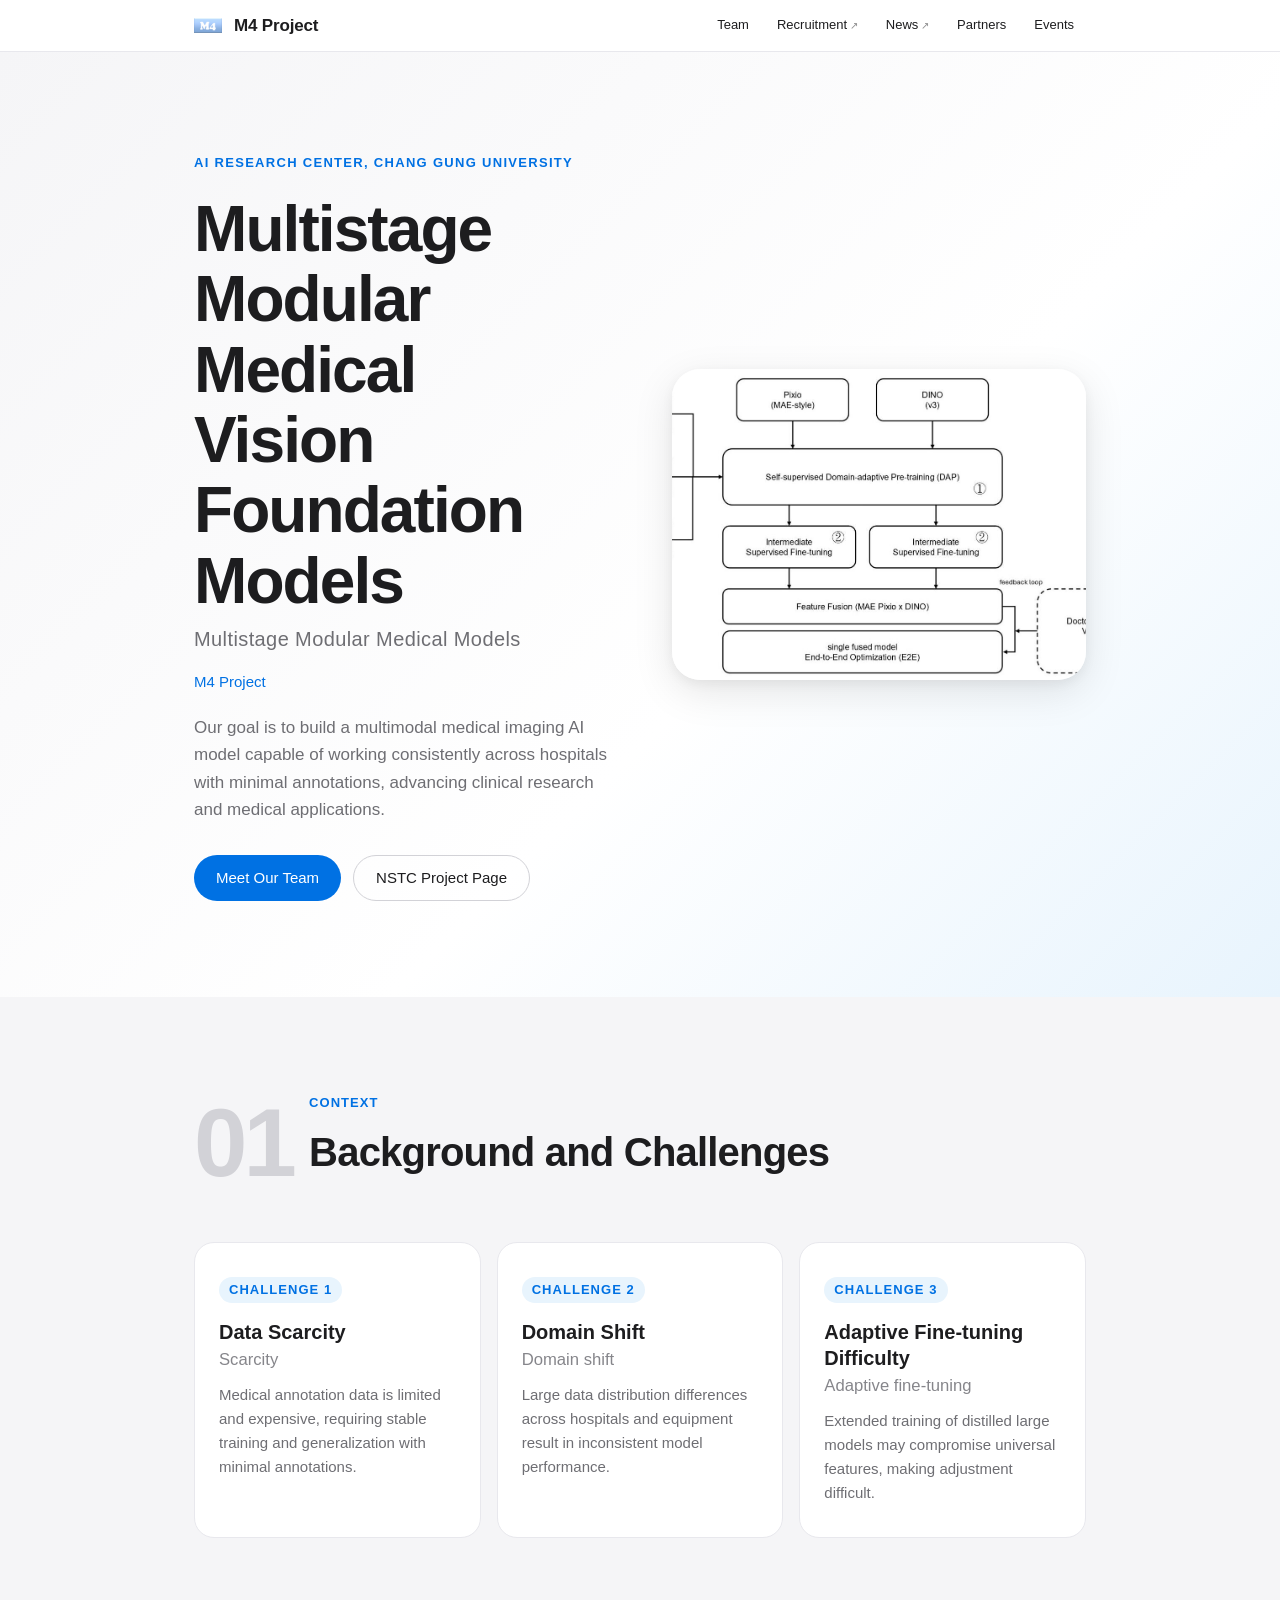
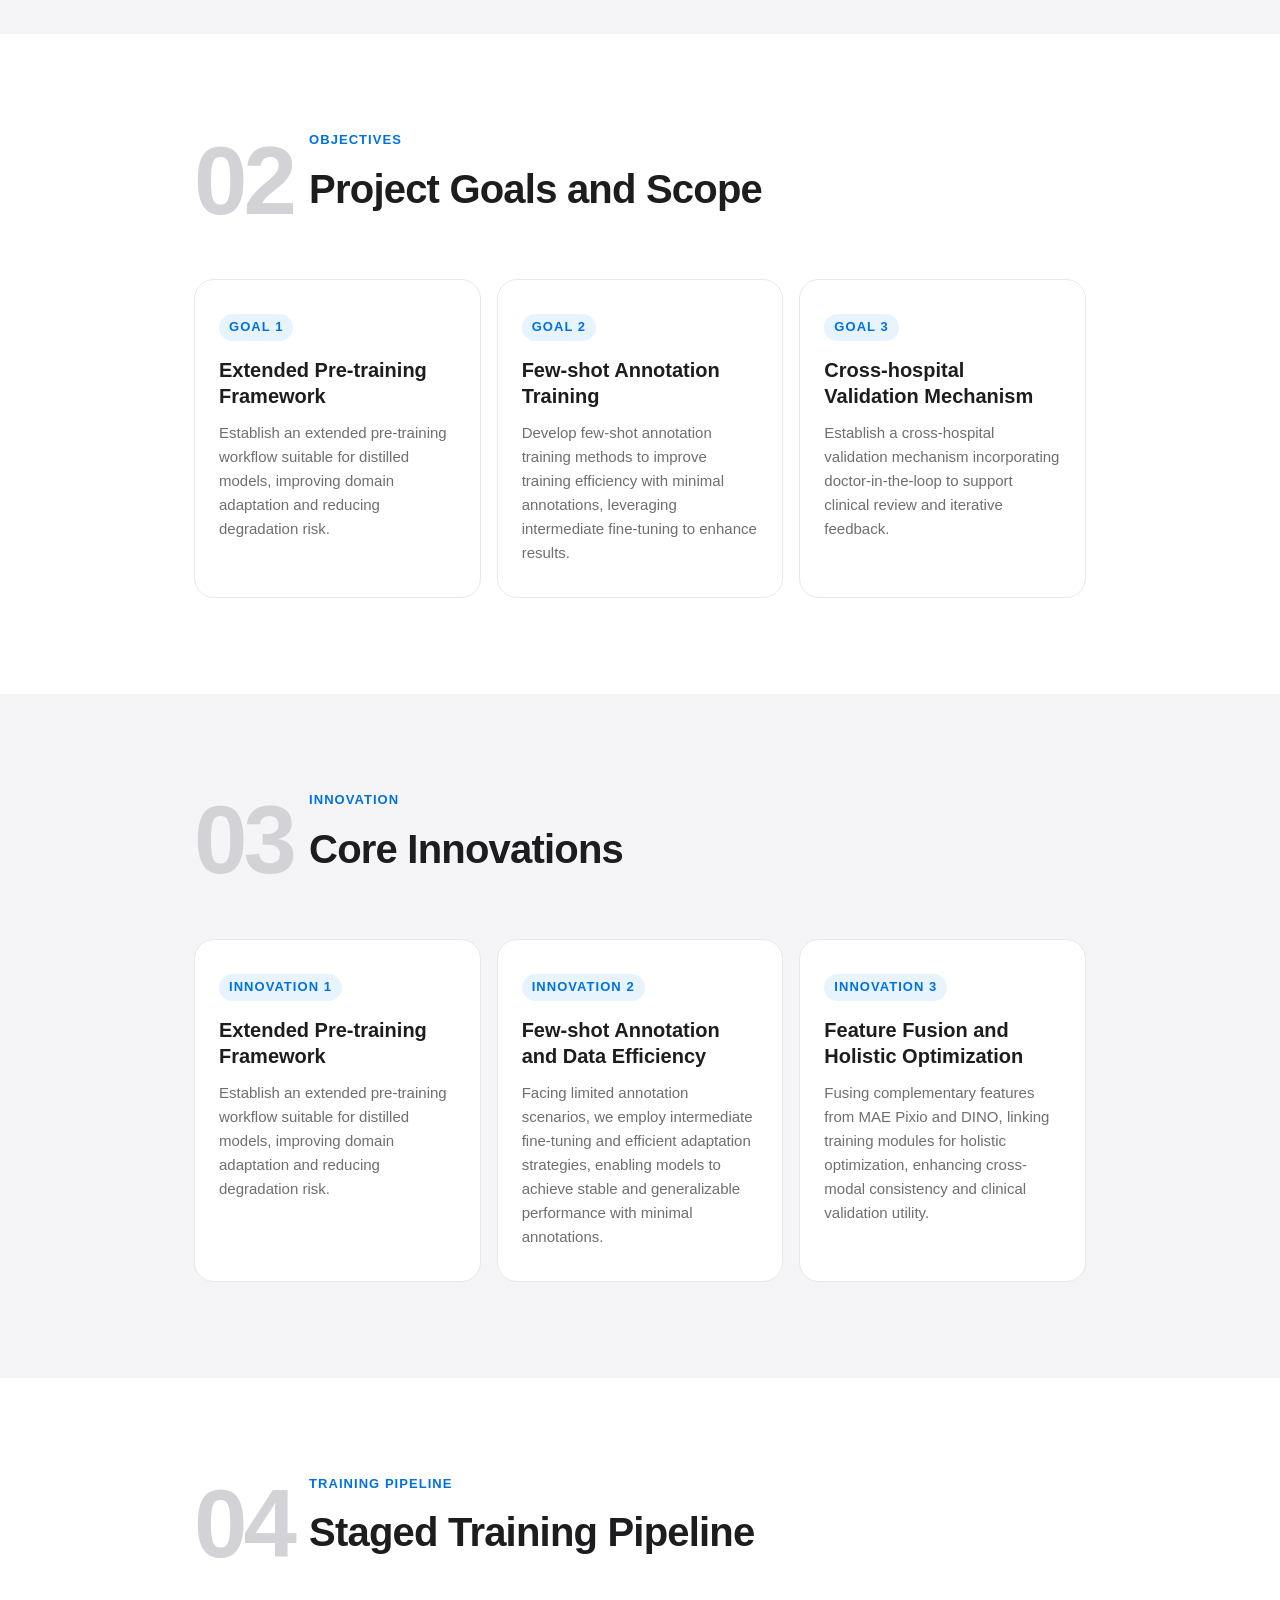
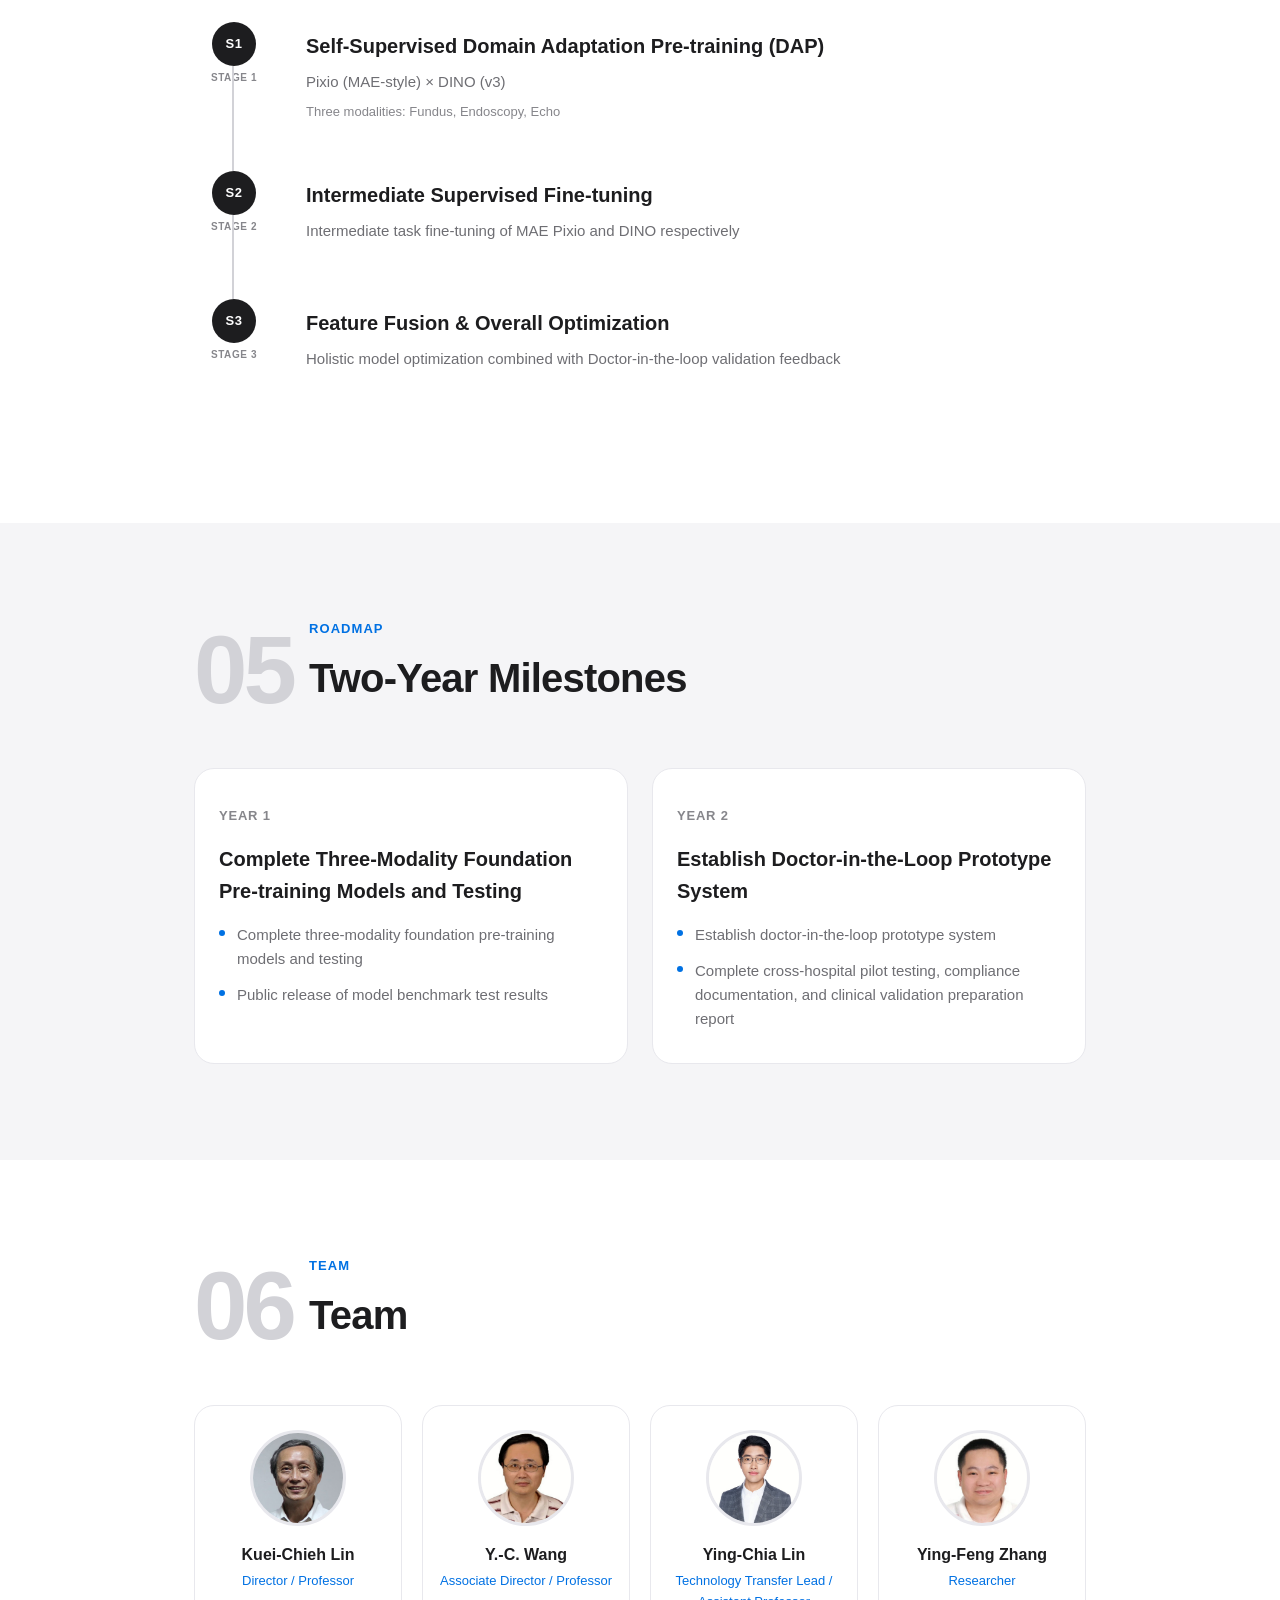
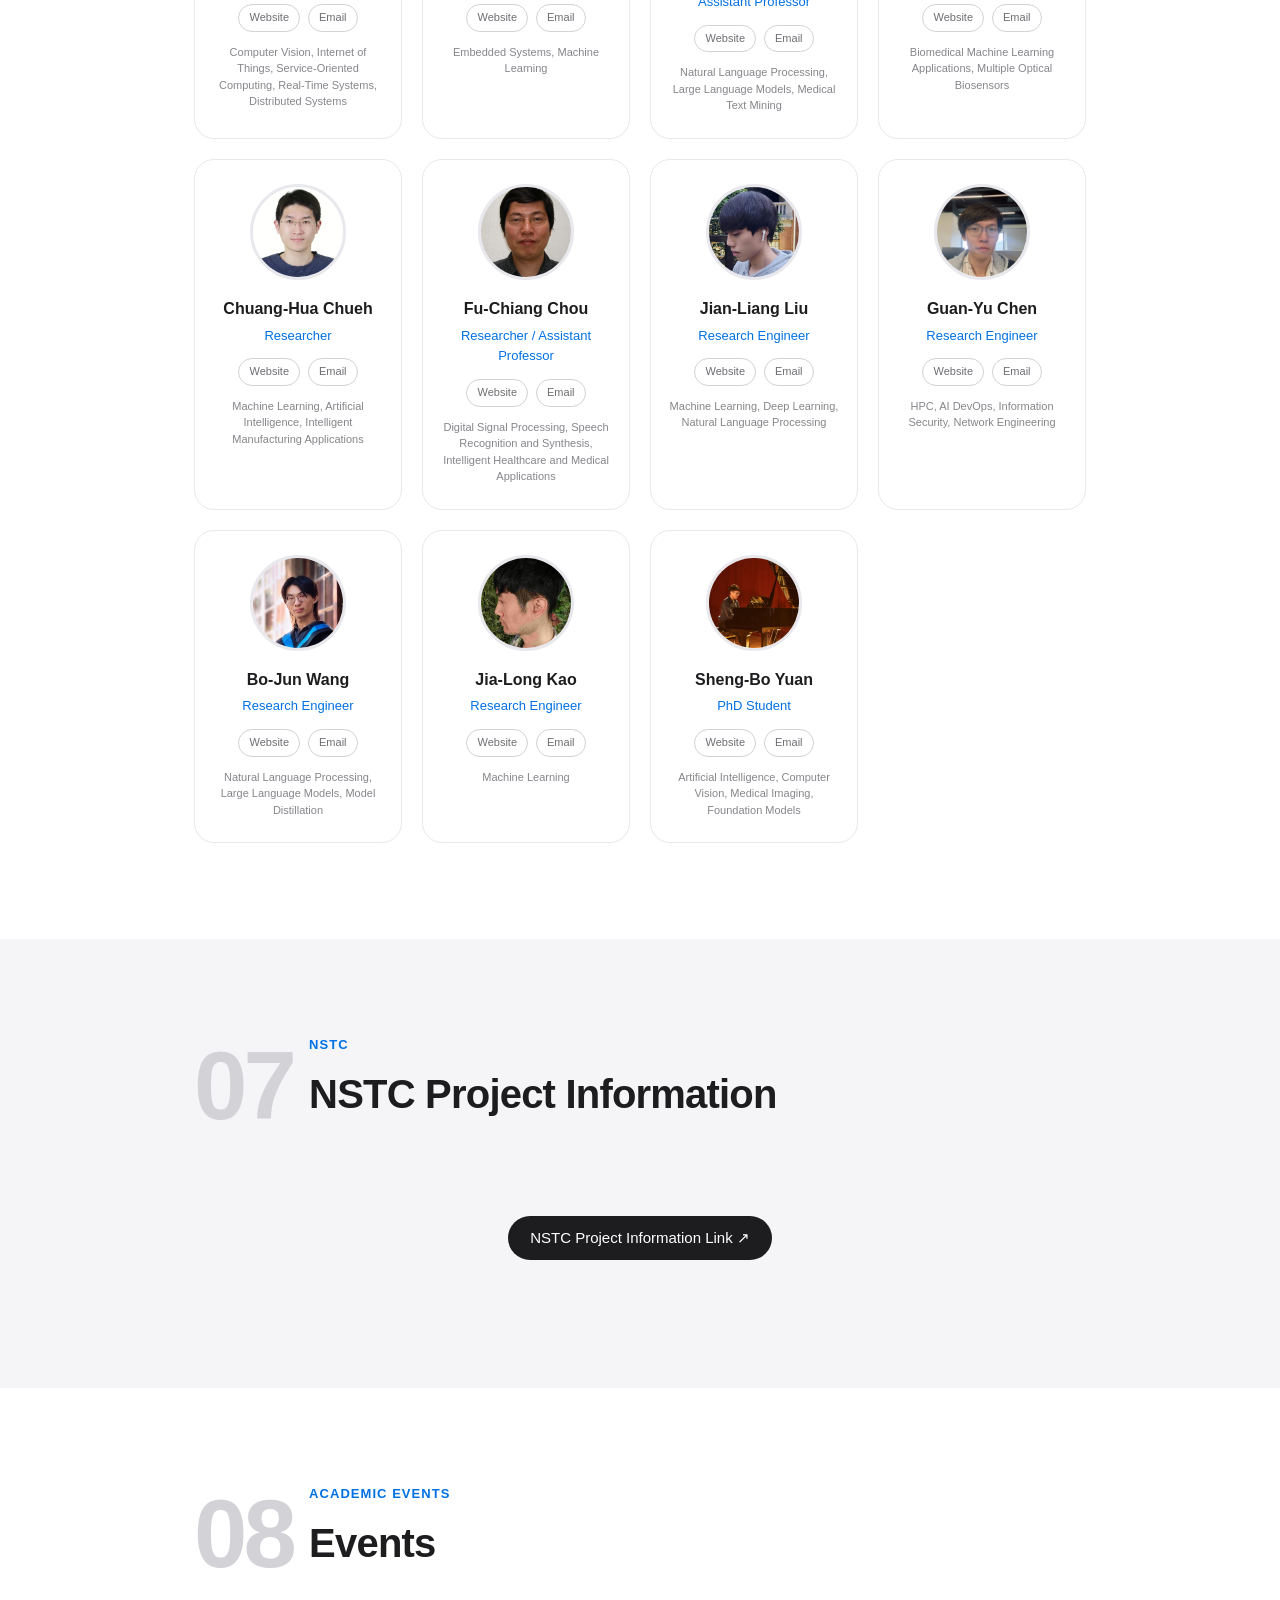
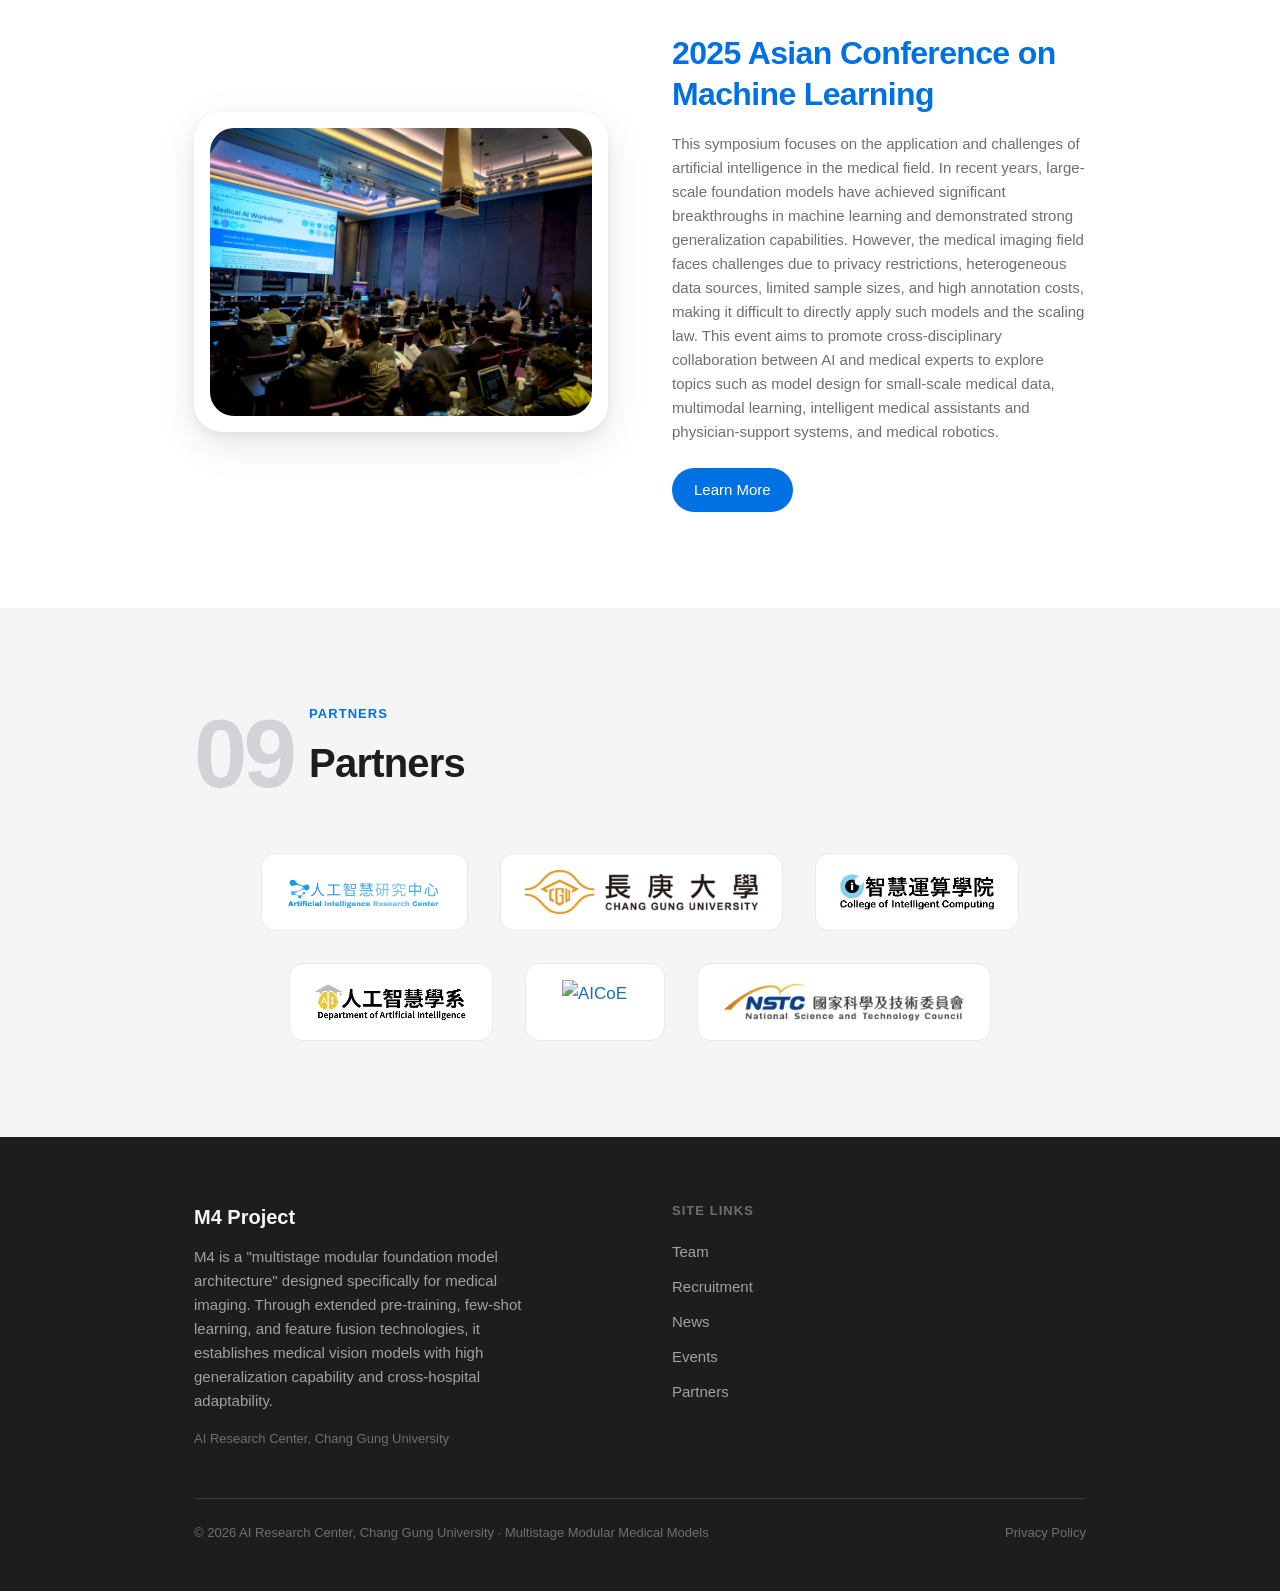
==== index-en.html @ 7a018b9c "Add English version of website (index-en.html)" ====
<!doctype html>
<html lang="en">
  <head>
    <meta charset="utf-8" />
    <meta name="viewport" content="width=device-width, initial-scale=1" />
    <title>M4 Project — Multistage Modular Medical Models</title>
    <meta
      name="description"
      content="Multistage Modular Medical Models (M4), Artificial Intelligence Research Center, Chang Gung University."
    />

    <!-- Favicon -->
    <link rel="icon" sizes="32x32" href="images/cropped-logo-32x32.png" />
    <link rel="apple-touch-icon" href="images/cropped-logo-180x180.png" />

    <!-- Theme stylesheet -->
    <link rel="stylesheet" href="css/theme.css" />
  </head>
  <body>
    <a class="skip-link" href="#main-content">Skip to main content</a>

    <!-- ── Navigation ── -->
    <header class="site-nav" role="banner">
      <div class="site-nav__inner">
        <a class="site-nav__brand" href="index-en.html" aria-label="M4 Project Homepage">
          <img
            class="site-nav__logo"
            src="images/截圖-2026-03-12-22.49.05.png"
            alt=""
            width="28"
            height="28"
          />
          <span class="site-nav__site-name">M4 Project</span>
        </a>

        <button
          class="site-nav__toggle"
          aria-expanded="false"
          aria-controls="site-nav-menu"
          aria-label="Open menu"
        >
          <svg
            width="22"
            height="22"
            viewBox="0 0 24 24"
            fill="none"
            stroke="currentColor"
            stroke-width="2"
            stroke-linecap="round"
          >
            <path d="M3 7h18M3 12h18M3 17h18" />
          </svg>
        </button>

        <div class="site-nav__menu" id="site-nav-menu">
          <ul class="site-nav__links" role="list">
            <li>
              <a class="site-nav__link" href="#team-introduction">Team</a>
            </li>
            <li>
              <a
                class="site-nav__link site-nav__link--external"
                href="https://www.cgu.edu.tw/aic/Subject?nodeId=12884"
                target="_blank"
                rel="noopener"
                >Recruitment</a
              >
            </li>
            <li>
              <a
                class="site-nav__link site-nav__link--external"
                href="https://www.cgu.edu.tw/aic/Subject?nodeId=7143"
                target="_blank"
                rel="noopener"
                >News</a
              >
            </li>
            <li>
              <a class="site-nav__link" href="#related-organizations"
                >Partners</a
              >
            </li>
            <li>
              <a class="site-nav__link" href="#academic-conference">Events</a>
            </li>
          </ul>
          <!-- <div class="site-nav__lang">
          <a class="site-nav__lang-btn site-nav__lang-btn--active" href="index.html">
            <img src="images/tw.png" alt="" width="16" height="12" />
            繁體中文
          </a>
          <a class="site-nav__lang-btn" href="https://m4.alfredchen.tw/en/" target="_blank" rel="noopener">
            <img src="images/us.png" alt="" width="16" height="12" />
            English
          </a>
        </div> -->
        </div>
      </div>
    </header>

    <main id="main-content">
      <!-- ── Hero ── -->
      <section class="hero" aria-label="Homepage Hero">
        <div class="hero__bg" aria-hidden="true"></div>
        <div class="container hero__inner">
          <div class="hero__content">
            <span class="hero__eyebrow">AI Research Center, Chang Gung University</span>
            <h1 class="hero__title">
              Multistage Modular<br />Medical Vision<br />Foundation Models
              <span class="hero__title-en"
                >Multistage Modular Medical Models</span
              >
            </h1>
            <p class="hero__subtitle">M4 Project</p>
            <p class="hero__description">
              Our goal is to build a multimodal medical imaging AI model capable of working consistently across hospitals with minimal annotations, advancing clinical research and medical applications.
            </p>
            <div class="hero__cta">
              <a class="btn btn--primary" href="#team-introduction"
                >Meet Our Team</a
              >
              <a
                class="btn btn--outline"
                href="https://www.twaicoe.org/medical-model-beyond-scaling-a-modular-foundation-model-approach-for-medical-visual-understanding/"
                target="_blank"
                rel="noopener"
                >NSTC Project Page</a
              >
            </div>
          </div>
          <figure class="hero__image">
            <img
              src="images/E3-scaled-e1773392782258.jpg"
              alt="M4 Project Team"
            />
          </figure>
        </div>
      </section>

      <!-- ── 01 Background and Challenges ── -->
      <section
        class="section section--alt"
        id="background"
        aria-labelledby="section-01-title"
      >
        <div class="container">
          <div class="section__header">
            <div class="section-label">
              <span class="section-label__num" aria-hidden="true">01</span>
              <div class="section-label__text">
                <p class="section__eyebrow">Context</p>
                <h2 class="section__title" id="section-01-title">Background and Challenges</h2>
              </div>
            </div>
          </div>
          <div class="card-grid">
            <article class="feat-card">
              <span class="feat-card__number">Challenge 1</span>
              <h3 class="feat-card__title">
                Data Scarcity<br /><small
                  style="font-weight: 400; color: var(--color-text-tertiary)"
                  >Scarcity</small
                >
              </h3>
              <p class="feat-card__body">
                Medical annotation data is limited and expensive, requiring stable training and generalization with minimal annotations.
              </p>
            </article>
            <article class="feat-card">
              <span class="feat-card__number">Challenge 2</span>
              <h3 class="feat-card__title">
                Domain Shift<br /><small
                  style="font-weight: 400; color: var(--color-text-tertiary)"
                  >Domain shift</small
                >
              </h3>
              <p class="feat-card__body">
                Large data distribution differences across hospitals and equipment result in inconsistent model performance.
              </p>
            </article>
            <article class="feat-card">
              <span class="feat-card__number">Challenge 3</span>
              <h3 class="feat-card__title">
                Adaptive Fine-tuning Difficulty<br /><small
                  style="font-weight: 400; color: var(--color-text-tertiary)"
                  >Adaptive fine-tuning</small
                >
              </h3>
              <p class="feat-card__body">
                Extended training of distilled large models may compromise universal features, making adjustment difficult.
              </p>
            </article>
          </div>
        </div>
      </section>

      <!-- ── 02 Project Goals ── -->
      <section
        class="section"
        id="objectives"
        aria-labelledby="section-02-title"
      >
        <div class="container">
          <div class="section__header">
            <div class="section-label">
              <span class="section-label__num" aria-hidden="true">02</span>
              <div class="section-label__text">
                <p class="section__eyebrow">Objectives</p>
                <h2 class="section__title" id="section-02-title">
                  Project Goals and Scope
                </h2>
              </div>
            </div>
          </div>
          <div class="card-grid">
            <article class="feat-card">
              <span class="feat-card__number">Goal 1</span>
              <h3 class="feat-card__title">Extended Pre-training Framework</h3>
              <p class="feat-card__body">
                Establish an extended pre-training workflow suitable for distilled models, improving domain adaptation and reducing degradation risk.
              </p>
            </article>
            <article class="feat-card">
              <span class="feat-card__number">Goal 2</span>
              <h3 class="feat-card__title">Few-shot Annotation Training</h3>
              <p class="feat-card__body">
                Develop few-shot annotation training methods to improve training efficiency with minimal annotations, leveraging intermediate fine-tuning to enhance results.
              </p>
            </article>
            <article class="feat-card">
              <span class="feat-card__number">Goal 3</span>
              <h3 class="feat-card__title">Cross-hospital Validation Mechanism</h3>
              <p class="feat-card__body">
                Establish a cross-hospital validation mechanism incorporating doctor-in-the-loop to support clinical review and iterative feedback.
              </p>
            </article>
          </div>
        </div>
      </section>

      <!-- ── 03 Core Innovation ── -->
      <section
        class="section section--alt"
        id="innovations"
        aria-labelledby="section-03-title"
      >
        <div class="container">
          <div class="section__header">
            <div class="section-label">
              <span class="section-label__num" aria-hidden="true">03</span>
              <div class="section-label__text">
                <p class="section__eyebrow">Innovation</p>
                <h2 class="section__title" id="section-03-title">Core Innovations</h2>
              </div>
            </div>
          </div>
          <div class="card-grid">
            <article class="feat-card">
              <span class="feat-card__number">Innovation 1</span>
              <h3 class="feat-card__title">Extended Pre-training Framework</h3>
              <p class="feat-card__body">
                Establish an extended pre-training workflow suitable for distilled models, improving domain adaptation and reducing degradation risk.
              </p>
            </article>
            <article class="feat-card">
              <span class="feat-card__number">Innovation 2</span>
              <h3 class="feat-card__title">Few-shot Annotation and Data Efficiency</h3>
              <p class="feat-card__body">
                Facing limited annotation scenarios, we employ intermediate fine-tuning and efficient adaptation strategies, enabling models to achieve stable and generalizable performance with minimal annotations.
              </p>
            </article>
            <article class="feat-card">
              <span class="feat-card__number">Innovation 3</span>
              <h3 class="feat-card__title">Feature Fusion and Holistic Optimization</h3>
              <p class="feat-card__body">
                Fusing complementary features from MAE Pixio and DINO, linking training modules for holistic optimization, enhancing cross-modal consistency and clinical validation utility.
              </p>
            </article>
          </div>
        </div>
      </section>

      <!-- ── 04 Staged Training Pipeline ── -->
      <section class="section" id="pipeline" aria-labelledby="section-04-title">
        <div class="container">
          <div class="section__header">
            <div class="section-label">
              <span class="section-label__num" aria-hidden="true">04</span>
              <div class="section-label__text">
                <p class="section__eyebrow">Training Pipeline</p>
                <h2 class="section__title" id="section-04-title">
                  Staged Training Pipeline
                </h2>
              </div>
            </div>
          </div>
          <div class="pipeline">
            <div class="pipeline__item">
              <div class="pipeline__badge">
                <span class="pipeline__step-num">S1</span>
                <span class="pipeline__label">Stage 1</span>
              </div>
              <div class="pipeline__content">
                <h3 class="pipeline__title">Self-Supervised Domain Adaptation Pre-training (DAP)</h3>
                <p class="pipeline__detail">Pixio (MAE-style) × DINO (v3)</p>
                <p class="pipeline__meta">Three modalities: Fundus, Endoscopy, Echo</p>
              </div>
            </div>
            <div class="pipeline__item">
              <div class="pipeline__badge">
                <span class="pipeline__step-num">S2</span>
                <span class="pipeline__label">Stage 2</span>
              </div>
              <div class="pipeline__content">
                <h3 class="pipeline__title">
                  Intermediate Supervised Fine-tuning
                </h3>
                <p class="pipeline__detail">
                  Intermediate task fine-tuning of MAE Pixio and DINO respectively
                </p>
              </div>
            </div>
            <div class="pipeline__item">
              <div class="pipeline__badge">
                <span class="pipeline__step-num">S3</span>
                <span class="pipeline__label">Stage 3</span>
              </div>
              <div class="pipeline__content">
                <h3 class="pipeline__title">
                  Feature Fusion &amp; Overall Optimization
                </h3>
                <p class="pipeline__detail">
                  Holistic model optimization combined with Doctor-in-the-loop validation feedback
                </p>
              </div>
            </div>
          </div>
        </div>
      </section>

      <!-- ── 05 Two-year Milestones ── -->
      <section
        class="section section--alt"
        id="milestones-section"
        aria-labelledby="section-05-title"
      >
        <div class="container">
          <div class="section__header">
            <div class="section-label">
              <span class="section-label__num" aria-hidden="true">05</span>
              <div class="section-label__text">
                <p class="section__eyebrow">Roadmap</p>
                <h2 class="section__title" id="section-05-title">
                  Two-Year Milestones
                </h2>
              </div>
            </div>
          </div>
          <div class="milestones">
            <div class="milestone">
              <span class="milestone__year">Year 1</span>
              <h3 class="milestone__title">Complete Three-Modality Foundation Pre-training Models and Testing</h3>
              <ul class="milestone__items">
                <li>Complete three-modality foundation pre-training models and testing</li>
                <li>Public release of model benchmark test results</li>
              </ul>
            </div>
            <div class="milestone">
              <span class="milestone__year">Year 2</span>
              <h3 class="milestone__title">Establish Doctor-in-the-Loop Prototype System</h3>
              <ul class="milestone__items">
                <li>Establish doctor-in-the-loop prototype system</li>
                <li>
                  Complete cross-hospital pilot testing, compliance documentation, and clinical validation preparation report
                </li>
              </ul>
            </div>
          </div>
        </div>
      </section>

      <!-- ── 06 Team Introduction ── -->
      <section
        class="section"
        id="team-introduction"
        aria-labelledby="section-06-title"
      >
        <div class="container">
          <div class="section__header">
            <div class="section-label">
              <span class="section-label__num" aria-hidden="true">06</span>
              <div class="section-label__text">
                <p class="section__eyebrow">Team</p>
                <h2 class="section__title" id="section-06-title">Team</h2>
              </div>
            </div>
          </div>
          <div class="team-grid">
            <article class="member-card">
              <div class="member-card__photo">
                <img
                  src="images/8145feb1-9708-4ad5-87f3-121fce575968-edited-1-591x600.jpg"
                  alt="Prof. Kuei-Chieh Lin"
                  width="96"
                  height="96"
                />
              </div>
              <h3 class="member-card__name">Kuei-Chieh Lin</h3>
              <p class="member-card__role">Director / Professor</p>
              <div class="member-card__links">
                <a
                  class="member-card__link"
                  href="https://faculty.sites.uci.edu/klin/"
                  target="_blank"
                  rel="noopener"
                  >Website</a
                >
                <a class="member-card__link" href="mailto:klin@cgu.edu.tw"
                  >Email</a
                >
              </div>
              <p class="member-card__specialties">
                Computer Vision, Internet of Things, Service-Oriented Computing, Real-Time Systems, Distributed Systems
              </p>
            </article>

            <article class="member-card">
              <div class="member-card__photo">
                <img
                  src="images/be84da31-3fab-41fd-8dde-f7ce2281baea-edited-596x600.jpg"
                  alt="Prof. Y.-C. Wang"
                  width="96"
                  height="96"
                />
              </div>
              <h3 class="member-card__name">Y.-C. Wang</h3>
              <p class="member-card__role">Associate Director / Professor</p>
              <div class="member-card__links">
                <a
                  class="member-card__link"
                  href="https://www.cgu.edu.tw/ai/FullTimeProfessorManagement/Detail/d333ffe8-af47-4b45-a85a-c0e6c5568bb9"
                  target="_blank"
                  rel="noopener"
                  >Website</a
                >
                <a class="member-card__link" href="mailto:wycc@cgu.edu.tw"
                  >Email</a
                >
              </div>
              <p class="member-card__specialties">Embedded Systems, Machine Learning</p>
            </article>

            <article class="member-card">
              <div class="member-card__photo">
                <img
                  src="images/61e68821-8cb5-4e25-8ddf-5277ef7bdc0d-edited-1-593x600.jpg"
                  alt="Asst. Prof. Ying-Chia Lin"
                  width="96"
                  height="96"
                />
              </div>
              <h3 class="member-card__name">Ying-Chia Lin</h3>
              <p class="member-card__role">Technology Transfer Lead / Assistant Professor</p>
              <div class="member-card__links">
                <a
                  class="member-card__link"
                  href="https://yingjialin.org/about/"
                  target="_blank"
                  rel="noopener"
                  >Website</a
                >
                <a class="member-card__link" href="mailto:yjlin@cgu.edu.tw"
                  >Email</a
                >
              </div>
              <p class="member-card__specialties">
                Natural Language Processing, Large Language Models, Medical Text Mining
              </p>
            </article>

            <article class="member-card">
              <div class="member-card__photo">
                <img
                  src="images/73c68562-c8c8-46f1-aa8c-1861c3284c4e-edited-593x600.jpg"
                  alt="Researcher Ying-Feng Zhang"
                  width="96"
                  height="96"
                />
              </div>
              <h3 class="member-card__name">Ying-Feng Zhang</h3>
              <p class="member-card__role">Researcher</p>
              <div class="member-card__links">
                <a
                  class="member-card__link"
                  href="https://www.cgu.edu.tw/aic/ContentSection?nodeId=13252"
                  target="_blank"
                  rel="noopener"
                  >Website</a
                >
                <a
                  class="member-card__link"
                  href="mailto:yfchang@mail.cgu.edu.tw"
                  >Email</a
                >
              </div>
              <p class="member-card__specialties">
                Biomedical Machine Learning Applications, Multiple Optical Biosensors
              </p>
            </article>

            <article class="member-card">
              <div class="member-card__photo">
                <img
                  src="images/e7cb84a3-ef7b-44e3-8228-aa56aeb4a3d0-edited-595x600.jpg"
                  alt="Researcher Chuang-Hua Chueh"
                  width="96"
                  height="96"
                />
              </div>
              <h3 class="member-card__name">Chuang-Hua Chueh</h3>
              <p class="member-card__role">Researcher</p>
              <div class="member-card__links">
                <a
                  class="member-card__link"
                  href="https://pure.lib.cgu.edu.tw/zh/persons/chuang-hua-chueh/"
                  target="_blank"
                  rel="noopener"
                  >Website</a
                >
                <a class="member-card__link" href="mailto:chchueh@cgu.edu.tw"
                  >Email</a
                >
              </div>
              <p class="member-card__specialties">
                Machine Learning, Artificial Intelligence, Intelligent Manufacturing Applications
              </p>
            </article>

            <article class="member-card">
              <div class="member-card__photo">
                <img
                  src="images/8311835c-bbb5-4063-a563-0d819028b270-edited-600x595.jpg"
                  alt="Asst. Prof. Fu-Chiang Chou"
                  width="96"
                  height="96"
                />
              </div>
              <h3 class="member-card__name">Fu-Chiang Chou</h3>
              <p class="member-card__role">Researcher / Assistant Professor</p>
              <div class="member-card__links">
                <a
                  class="member-card__link"
                  href="https://www.cgu.edu.tw/ai/FullTimeProfessorManagement/Detail/e3cfc1b6-9017-42ef-8f43-b96c3e9e0db4"
                  target="_blank"
                  rel="noopener"
                  >Website</a
                >
                <a class="member-card__link" href="mailto:fcc@cgu.edu.tw"
                  >Email</a
                >
              </div>
              <p class="member-card__specialties">
                Digital Signal Processing, Speech Recognition and Synthesis, Intelligent Healthcare and Medical Applications
              </p>
            </article>

            <article class="member-card">
              <div class="member-card__photo">
                <img
                  src="images/73595bcc-d071-40c9-ad40-d05525def06b-edited-600x600.jpg"
                  alt="Research Engineer Jian-Liang Liu"
                  width="96"
                  height="96"
                />
              </div>
              <h3 class="member-card__name">Jian-Liang Liu</h3>
              <p class="member-card__role">Research Engineer</p>
              <div class="member-card__links">
                <a
                  class="member-card__link"
                  href="https://nail1021734.github.io"
                  target="_blank"
                  rel="noopener"
                  >Website</a
                >
                <a class="member-card__link" href="mailto:liucl@cgu.edu.tw"
                  >Email</a
                >
              </div>
              <p class="member-card__specialties">
                Machine Learning, Deep Learning, Natural Language Processing
              </p>
            </article>

            <article class="member-card">
              <div class="member-card__photo">
                <img
                  src="images/6846e7ce-2af5-483e-a012-dae6585ef5ab.png"
                  alt="Research Engineer Guan-Yu Chen"
                  width="96"
                  height="96"
                />
              </div>
              <h3 class="member-card__name">Guan-Yu Chen</h3>
              <p class="member-card__role">Research Engineer</p>
              <div class="member-card__links">
                <a
                  class="member-card__link"
                  href="http://alfredchen.tw"
                  target="_blank"
                  rel="noopener"
                  >Website</a
                >
                <a class="member-card__link" href="mailto:im@alfredchen.tw"
                  >Email</a
                >
              </div>
              <p class="member-card__specialties">
                HPC, AI DevOps, Information Security, Network Engineering
              </p>
            </article>

            <article class="member-card">
              <div class="member-card__photo">
                <img
                  src="images/bojyun.wang_.jpg"
                  alt="Research Engineer Bo-Jun Wang"
                  width="96"
                  height="96"
                />
              </div>
              <h3 class="member-card__name">Bo-Jun Wang</h3>
              <p class="member-card__role">Research Engineer</p>
              <div class="member-card__links">
                <a
                  class="member-card__link"
                  href="https://bojyunwang.me"
                  target="_blank"
                  rel="noopener"
                  >Website</a
                >
                <a
                  class="member-card__link"
                  href="mailto:bojyun.wang@cgu.edu.tw"
                  >Email</a
                >
              </div>
              <p class="member-card__specialties">
                Natural Language Processing, Large Language Models, Model Distillation
              </p>
            </article>

            <article class="member-card">
              <div class="member-card__photo">
                <img
                  src="images/S__14401619-edited-593x600.jpg"
                  alt="Research Engineer Jia-Long Kao"
                  width="96"
                  height="96"
                />
              </div>
              <h3 class="member-card__name">Jia-Long Kao</h3>
              <p class="member-card__role">Research Engineer</p>
              <div class="member-card__links">
                <a
                  class="member-card__link"
                  href="https://cguaickao.github.io/my-personal-site/"
                  target="_blank"
                  rel="noopener"
                  >Website</a
                >
                <a class="member-card__link" href="mailto:clkaoc@cgu.edu.tw"
                  >Email</a
                >
              </div>
              <p class="member-card__specialties">Machine Learning</p>
            </article>

            <article class="member-card">
              <div class="member-card__photo">
                <img
                  src="images/717179.jpg"
                  alt="PhD Student Sheng-Bo Yuan"
                  width="96"
                  height="96"
                />
              </div>
              <h3 class="member-card__name">Sheng-Bo Yuan</h3>
              <p class="member-card__role">PhD Student</p>
              <div class="member-card__links">
                <a
                  class="member-card__link"
                  href="https://winterbelieve.github.io"
                  target="_blank"
                  rel="noopener"
                  >Website</a
                >
                <a
                  class="member-card__link"
                  href="mailto:winterdanielyuan@gmail.com"
                  >Email</a
                >
              </div>
              <p class="member-card__specialties">
                Artificial Intelligence, Computer Vision, Medical Imaging, Foundation Models
              </p>
            </article>
          </div>
        </div>
      </section>

      <!-- ── 07 NSTC Project ── -->
      <section
        class="section section--alt"
        id="nstc-project"
        aria-labelledby="section-07-title"
      >
        <div class="container">
          <div class="section__header">
            <div class="section-label">
              <span class="section-label__num" aria-hidden="true">07</span>
              <div class="section-label__text">
                <p class="section__eyebrow">NSTC</p>
                <h2 class="section__title" id="section-07-title">
                  NSTC Project Information
                </h2>
              </div>
            </div>
          </div>
          <div style="text-align: center; padding-block: var(--space-8)">
            <a
              class="btn btn--secondary"
              href="https://www.twaicoe.org/medical-model-beyond-scaling-a-modular-foundation-model-approach-for-medical-visual-understanding/"
              target="_blank"
              rel="noopener"
            >
              NSTC Project Information Link ↗
            </a>
          </div>
        </div>
      </section>

      <!-- ── 08 Academic Events ── -->
      <section
        class="section"
        id="academic-conference"
        aria-labelledby="section-08-title"
      >
        <div class="container">
          <div class="section__header">
            <div class="section-label">
              <span class="section-label__num" aria-hidden="true">08</span>
              <div class="section-label__text">
                <p class="section__eyebrow">Academic Events</p>
                <h2 class="section__title" id="section-08-title">Events</h2>
              </div>
            </div>
          </div>
          <div class="feature-block">
            <figure class="feature-block__image">
              <img
                src="photos/ACML 2025- Medical AI Workshop/20251212-082.jpg"
                alt="2025 Asian Conference on Machine Learning"
                style="
                  width: 100%;
                  height: 320px;
                  object-fit: cover;
                  padding: 1rem;
                  border-radius: 40px;
                "
              />
            </figure>
            <div class="feature-block__content">
              <h3 class="feature-block__title">
                <a
                  href="https://m4.alfredchen.tw/zh/acml-2025-medical-ai-forum/"
                  target="_blank"
                  rel="noopener"
                >
                  2025 Asian Conference on Machine Learning
                </a>
              </h3>
              <p class="feature-block__body">
                This symposium focuses on the application and challenges of artificial intelligence in the medical field. In recent years, large-scale foundation models have achieved significant breakthroughs in machine learning and demonstrated strong generalization capabilities. However, the medical imaging field faces challenges due to privacy restrictions, heterogeneous data sources, limited sample sizes, and high annotation costs, making it difficult to directly apply such models and the scaling law. This event aims to promote cross-disciplinary collaboration between AI and medical experts to explore topics such as model design for small-scale medical data, multimodal learning, intelligent medical assistants and physician-support systems, and medical robotics.
              </p>
              <a
                class="btn btn--primary"
                href="https://m4.alfredchen.tw/zh/acml-2025-medical-ai-forum/"
                target="_blank"
                rel="noopener"
              >
                Learn More
              </a>
            </div>
          </div>
        </div>
      </section>

      <!-- ── 09 Partner Organizations ── -->
      <section
        class="section section--alt"
        id="related-organizations"
        aria-labelledby="section-09-title"
      >
        <div class="container">
          <div class="section__header">
            <div class="section-label">
              <span class="section-label__num" aria-hidden="true">09</span>
              <div class="section-label__text">
                <p class="section__eyebrow">Partners</p>
                <h2 class="section__title" id="section-09-title">Partners</h2>
              </div>
            </div>
          </div>
          <div class="org-logos">
            <a
              class="org-logos__item"
              href="https://www.cgu.edu.tw/aic"
              target="_blank"
              rel="noopener"
              aria-label="AI Research Center, Chang Gung University"
            >
              <img
                src="images/226cbf55-707f-4b74-88eb-61a390e760e2-600x169.png"
                alt="AI Research Center, Chang Gung University"
              />
            </a>
            <a
              class="org-logos__item"
              href="https://www.cgu.edu.tw/"
              target="_blank"
              rel="noopener"
              aria-label="Chang Gung University"
            >
              <img src="images/cgu-logo-1-600x113.png" alt="Chang Gung University" />
            </a>
            <a
              class="org-logos__item"
              href="https://www.cgu.edu.tw/coic"
              target="_blank"
              rel="noopener"
              aria-label="CGU COIC"
            >
              <img
                src="images/4ee66042-3178-4016-bbb7-baea58725ab8.jpeg"
                alt="CGU COIC"
              />
            </a>
            <a
              class="org-logos__item"
              href="https://www.cgu.edu.tw/ai"
              target="_blank"
              rel="noopener"
              aria-label="CGU AI"
            >
              <img
                src="images/d25dd5d4-6817-4722-bfb2-2a04997943f7.png"
                alt="CGU AI"
              />
            </a>
            <a
              class="org-logos__item"
              href="https://www.twaicoe.org/"
              target="_blank"
              rel="noopener"
              aria-label="AICоE"
            >
              <img src="images/AICOE.png" alt="AICоE" />
            </a>
            <a
              class="org-logos__item"
              href="https://www.nstc.gov.tw/?l=ch"
              target="_blank"
              rel="noopener"
              aria-label="National Science and Technology Council"
            >
              <img
                src="images/國科會標誌組合JPG-e1773390820565-600x108.jpg"
                alt="National Science and Technology Council"
              />
            </a>
          </div>
        </div>
      </section>
    </main>

    <!-- ── Footer ── -->
    <footer class="site-footer" role="contentinfo">
      <div class="container">
        <div class="site-footer__inner">
          <div class="site-footer__brand">
            <p class="site-footer__name">M4 Project</p>
            <p class="site-footer__tagline">
              M4 is a "multistage modular foundation model architecture" designed specifically for medical imaging. Through extended pre-training, few-shot learning, and feature fusion technologies, it establishes medical vision models with high generalization capability and cross-hospital adaptability.
            </p>
            <p class="site-footer__org">AI Research Center, Chang Gung University</p>
          </div>
          <nav class="site-footer__nav" aria-label="Footer navigation">
            <p class="site-footer__nav-title">Site Links</p>
            <ul class="site-footer__nav-list">
              <li><a href="#team-introduction">Team</a></li>
              <li>
                <a
                  href="https://www.cgu.edu.tw/aic/Subject?nodeId=12884"
                  target="_blank"
                  rel="noopener"
                  >Recruitment</a
                >
              </li>
              <li>
                <a
                  href="https://www.cgu.edu.tw/aic/Subject?nodeId=7143"
                  target="_blank"
                  rel="noopener"
                  >News</a
                >
              </li>
              <li><a href="#academic-conference">Events</a></li>
              <li><a href="#related-organizations">Partners</a></li>
            </ul>
          </nav>
        </div>
        <div class="site-footer__bottom">
          <p class="site-footer__copy">
            © 2026 AI Research Center, Chang Gung University · Multistage Modular Medical Models
          </p>
          <div class="site-footer__links">
            <a href="#">Privacy Policy</a>
          </div>
        </div>
      </div>
    </footer>

    <!-- Mobile nav toggle -->
    <script>
      (function () {
        var btn = document.querySelector(".site-nav__toggle");
        var menu = document.querySelector(".site-nav__menu");
        if (!btn || !menu) return;
        btn.addEventListener("click", function () {
          var open = menu.classList.toggle("is-open");
          btn.setAttribute("aria-expanded", String(open));
        });
        menu.querySelectorAll("a").forEach(function (a) {
          a.addEventListener("click", function () {
            menu.classList.remove("is-open");
            btn.setAttribute("aria-expanded", "false");
          });
        });
      })();
    </script>
  </body>
</html>
---- css/theme.css ----
/* ============================================================
   M4 計畫 — Apple-Inspired Theme
   Design System: White-first, professional, clean
   ============================================================ */

/* ── 1. Design Tokens ──────────────────────────────────────── */
:root {
  /* Colors */
  --color-bg:           #ffffff;
  --color-bg-alt:       #f5f5f7;
  --color-bg-card:      #ffffff;
  --color-bg-dark:      #1d1d1f;
  --color-text:         #1d1d1f;
  --color-text-secondary: #6e6e73;
  --color-text-tertiary:  #86868b;
  --color-accent:       #0071e3;
  --color-accent-hover: #0077ed;
  --color-accent-light: #e8f4fd;
  --color-border:       #d2d2d7;
  --color-border-light: #e8e8ed;

  /* Typography */
  --font: -apple-system, BlinkMacSystemFont, "SF Pro Display", "SF Pro Text",
          "PingFang TC", "Noto Sans TC", "Microsoft JhengHei",
          "Helvetica Neue", Arial, sans-serif;
  --font-size-display:  clamp(38px, 5.5vw, 64px);
  --font-size-hero-sub: clamp(18px, 2.2vw, 24px);
  --font-size-section:  clamp(26px, 3.5vw, 40px);
  --font-size-card-h:   20px;
  --font-size-body:     17px;
  --font-size-sm:       15px;
  --font-size-xs:       13px;
  --lh-tight:           1.1;
  --lh-snug:            1.3;
  --lh-normal:          1.6;

  /* Spacing */
  --space-1:  4px;
  --space-2:  8px;
  --space-3:  12px;
  --space-4:  16px;
  --space-5:  20px;
  --space-6:  24px;
  --space-8:  32px;
  --space-10: 40px;
  --space-12: 48px;
  --space-16: 64px;
  --space-20: 80px;
  --space-24: 96px;
  --space-32: 128px;

  /* Layout */
  --container-w:    980px;
  --container-pad:  clamp(20px, 4vw, 44px);
  --nav-h:          52px;

  /* Radius */
  --radius-sm:  8px;
  --radius-md:  14px;
  --radius-lg:  20px;
  --radius-xl:  28px;
  --radius-full: 9999px;

  /* Shadows */
  --shadow-sm:  0 1px 3px rgba(0,0,0,.06), 0 1px 2px rgba(0,0,0,.04);
  --shadow-md:  0 4px 16px rgba(0,0,0,.08), 0 2px 6px rgba(0,0,0,.04);
  --shadow-lg:  0 12px 40px rgba(0,0,0,.10), 0 4px 12px rgba(0,0,0,.05);

  /* Transitions */
  --ease-out: cubic-bezier(0.25, 0.46, 0.45, 0.94);
  --transition: 0.25s var(--ease-out);
}

/* ── 2. Reset & Base ────────────────────────────────────────── */
*, *::before, *::after { box-sizing: border-box; margin: 0; padding: 0; }

html {
  scroll-behavior: smooth;
  -webkit-font-smoothing: antialiased;
  -moz-osx-font-smoothing: grayscale;
}

body {
  font-family: var(--font);
  font-size: var(--font-size-body);
  line-height: var(--lh-normal);
  color: var(--color-text);
  background: var(--color-bg);
}

img { display: block; max-width: 100%; height: auto; }

a {
  color: var(--color-accent);
  text-decoration: none;
  transition: color var(--transition);
}
a:hover { color: var(--color-accent-hover); }

/* Skip link */
.skip-link {
  position: absolute;
  left: -9999px;
}
.skip-link:focus {
  left: var(--space-4);
  top: var(--space-4);
  z-index: 9999;
  padding: var(--space-2) var(--space-4);
  background: var(--color-bg-dark);
  color: #fff;
  border-radius: var(--radius-sm);
  font-size: var(--font-size-sm);
}

/* ── 3. Layout Utilities ────────────────────────────────────── */
.container {
  width: 100%;
  max-width: var(--container-w);
  margin-inline: auto;
  padding-inline: var(--container-pad);
}

.section {
  padding-block: var(--space-24);
}
.section--alt {
  background: var(--color-bg-alt);
}
.section--dark {
  background: var(--color-bg-dark);
  color: #f5f5f7;
}

.section__eyebrow {
  font-size: var(--font-size-xs);
  font-weight: 600;
  letter-spacing: .08em;
  text-transform: uppercase;
  color: var(--color-accent);
  margin-bottom: var(--space-3);
}

.section__title {
  font-size: var(--font-size-section);
  font-weight: 700;
  line-height: var(--lh-snug);
  letter-spacing: -.02em;
  color: var(--color-text);
  margin-bottom: var(--space-4);
}
.section--alt .section__title,
.section--dark .section__title {
  color: inherit;
}

.section__lead {
  font-size: var(--font-size-sm);
  color: var(--color-text-secondary);
  line-height: var(--lh-normal);
  max-width: 640px;
  margin-bottom: var(--space-12);
}

/* ── 4. Navigation ──────────────────────────────────────────── */
.site-nav {
  position: sticky;
  top: 0;
  z-index: 1000;
  height: var(--nav-h);
  background: rgba(255, 255, 255, 0.72);
  -webkit-backdrop-filter: saturate(180%) blur(20px);
  backdrop-filter: saturate(180%) blur(20px);
  border-bottom: 1px solid var(--color-border-light);
}

.site-nav__inner {
  display: flex;
  align-items: center;
  justify-content: space-between;
  height: 100%;
  max-width: var(--container-w);
  margin-inline: auto;
  padding-inline: var(--container-pad);
}

.site-nav__brand {
  display: flex;
  align-items: center;
  gap: var(--space-3);
  text-decoration: none;
  flex-shrink: 0;
}

.site-nav__logo {
  width: 28px;
  height: 28px;
  object-fit: contain;
  border-radius: 6px;
}

.site-nav__site-name {
  font-size: 17px;
  font-weight: 600;
  color: var(--color-text);
  letter-spacing: -.01em;
}

.site-nav__links {
  display: flex;
  align-items: center;
  gap: var(--space-1);
  list-style: none;
}

.site-nav__link {
  display: block;
  padding: var(--space-2) var(--space-3);
  font-size: var(--font-size-xs);
  font-weight: 400;
  color: var(--color-text);
  text-decoration: none;
  border-radius: var(--radius-sm);
  transition: background var(--transition), color var(--transition);
  white-space: nowrap;
}
.site-nav__link:hover {
  background: rgba(0,0,0,.05);
  color: var(--color-text);
}
.site-nav__link--external::after {
  content: " ↗";
  font-size: 10px;
  opacity: .5;
}

.site-nav__lang {
  display: flex;
  align-items: center;
  gap: var(--space-2);
  margin-left: var(--space-4);
}

.site-nav__lang-btn {
  display: flex;
  align-items: center;
  gap: 5px;
  padding: 4px 10px;
  font-size: var(--font-size-xs);
  color: var(--color-text-secondary);
  text-decoration: none;
  border-radius: var(--radius-full);
  transition: background var(--transition);
}
.site-nav__lang-btn img {
  width: 16px;
  height: 12px;
  object-fit: cover;
  border-radius: 2px;
}
.site-nav__lang-btn:hover { background: rgba(0,0,0,.05); color: var(--color-text); }
.site-nav__lang-btn--active { color: var(--color-accent); }

/* Mobile nav toggle */
.site-nav__toggle {
  display: none;
  background: none;
  border: none;
  cursor: pointer;
  padding: var(--space-2);
  color: var(--color-text);
}

@media (max-width: 768px) {
  .site-nav__toggle { display: block; }

  .site-nav__menu {
    display: none;
    position: fixed;
    top: var(--nav-h);
    left: 0;
    right: 0;
    min-height: calc(100dvh - var(--nav-h));
    background: rgba(255,255,255,0.97);
    -webkit-backdrop-filter: blur(20px);
    backdrop-filter: blur(20px);
    padding: var(--space-8) var(--container-pad);
    flex-direction: column;
    align-items: flex-start;
    gap: var(--space-2);
    z-index: 999;
    overflow-y: auto;
  }
  .site-nav__menu.is-open { display: flex; }

  .site-nav__links {
    flex-direction: column;
    align-items: flex-start;
    width: 100%;
  }
  .site-nav__link {
    font-size: var(--font-size-body);
    width: 100%;
    padding: var(--space-3) var(--space-4);
  }
  .site-nav__lang { margin-left: 0; margin-top: var(--space-4); }
}

/* ── 5. Hero ────────────────────────────────────────────────── */
.hero {
  position: relative;
  min-height: calc(100svh - var(--nav-h));
  display: flex;
  align-items: center;
  background: var(--color-bg-alt);
  overflow: hidden;
}

.hero__bg {
  position: absolute;
  inset: 0;
  background: linear-gradient(135deg, #f5f5f7 0%, #ffffff 60%, #e8f4fd 100%);
  z-index: 0;
}

.hero__inner {
  position: relative;
  z-index: 1;
  display: grid;
  grid-template-columns: 1fr 1fr;
  gap: var(--space-16);
  align-items: center;
  padding-block: var(--space-24);
}

.hero__content {
  max-width: 520px;
}

.hero__eyebrow {
  display: inline-block;
  font-size: var(--font-size-xs);
  font-weight: 600;
  letter-spacing: .1em;
  text-transform: uppercase;
  color: var(--color-accent);
  margin-bottom: var(--space-5);
}

.hero__title {
  font-size: var(--font-size-display);
  font-weight: 700;
  line-height: var(--lh-tight);
  letter-spacing: -.03em;
  color: var(--color-text);
  margin-bottom: var(--space-5);
}

.hero__title-en {
  display: block;
  font-size: clamp(14px, 1.8vw, 20px);
  font-weight: 400;
  letter-spacing: .02em;
  color: var(--color-text-secondary);
  margin-top: var(--space-3);
}

.hero__subtitle {
  font-size: var(--font-size-sm);
  font-weight: 500;
  color: var(--color-accent);
  margin-bottom: var(--space-5);
}

.hero__description {
  font-size: var(--font-size-body);
  color: var(--color-text-secondary);
  line-height: var(--lh-normal);
  max-width: 460px;
}

.hero__image {
  border-radius: var(--radius-xl);
  overflow: hidden;
  box-shadow: var(--shadow-lg);
  aspect-ratio: 4/3;
}
.hero__image img {
  width: 100%;
  height: 100%;
  object-fit: cover;
}

@media (max-width: 768px) {
  .hero__inner {
    grid-template-columns: 1fr;
    text-align: center;
  }
  .hero__content { max-width: 100%; }
  .hero__description { margin-inline: auto; }
  .hero__image { order: -1; aspect-ratio: 16/9; }
}

/* ── 6. Card Grids ──────────────────────────────────────────── */
.card-grid {
  display: grid;
  grid-template-columns: repeat(3, 1fr);
  gap: var(--space-4);
}

@media (max-width: 768px) {
  .card-grid { grid-template-columns: 1fr; }
}
@media (min-width: 769px) and (max-width: 1024px) {
  .card-grid { grid-template-columns: repeat(2, 1fr); }
}

/* ── 7. Feature Card (challenges / objectives / innovations) ── */
.feat-card {
  background: var(--color-bg-card);
  border: 1px solid var(--color-border-light);
  border-radius: var(--radius-lg);
  padding: var(--space-8) var(--space-6);
  transition: box-shadow var(--transition), transform var(--transition);
}
.feat-card:hover {
  box-shadow: var(--shadow-md);
  transform: translateY(-2px);
}

.section--alt .feat-card {
  background: var(--color-bg);
}

.feat-card__number {
  display: inline-block;
  font-size: var(--font-size-xs);
  font-weight: 700;
  letter-spacing: .08em;
  text-transform: uppercase;
  color: var(--color-accent);
  background: var(--color-accent-light);
  padding: 3px 10px;
  border-radius: var(--radius-full);
  margin-bottom: var(--space-4);
}

.feat-card__title {
  font-size: var(--font-size-card-h);
  font-weight: 600;
  color: var(--color-text);
  margin-bottom: var(--space-3);
  line-height: var(--lh-snug);
}

.feat-card__body {
  font-size: var(--font-size-sm);
  color: var(--color-text-secondary);
  line-height: var(--lh-normal);
}

/* ── 8. Pipeline / Stages ──────────────────────────────────── */
.pipeline {
  display: flex;
  flex-direction: column;
  gap: 0;
}

.pipeline__item {
  display: grid;
  grid-template-columns: 80px 1fr;
  gap: var(--space-8);
  position: relative;
  padding-bottom: var(--space-12);
}

.pipeline__item::before {
  content: "";
  position: absolute;
  left: 38px;
  top: 44px;
  bottom: 0;
  width: 2px;
  background: var(--color-border);
}
.pipeline__item:last-child::before { display: none; }

.pipeline__badge {
  display: flex;
  flex-direction: column;
  align-items: center;
  gap: var(--space-1);
  flex-shrink: 0;
}

.pipeline__step-num {
  width: 44px;
  height: 44px;
  border-radius: 50%;
  background: var(--color-text);
  color: var(--color-bg);
  display: flex;
  align-items: center;
  justify-content: center;
  font-size: var(--font-size-xs);
  font-weight: 700;
  letter-spacing: .04em;
  flex-shrink: 0;
}

.pipeline__label {
  font-size: 10px;
  font-weight: 700;
  letter-spacing: .06em;
  text-transform: uppercase;
  color: var(--color-text-tertiary);
  text-align: center;
  white-space: nowrap;
}

.pipeline__content {
  padding-top: var(--space-2);
}

.pipeline__title {
  font-size: var(--font-size-card-h);
  font-weight: 600;
  margin-bottom: var(--space-2);
}

.pipeline__detail {
  font-size: var(--font-size-sm);
  color: var(--color-text-secondary);
  margin-bottom: var(--space-2);
}

.pipeline__meta {
  font-size: var(--font-size-xs);
  color: var(--color-text-tertiary);
}

/* ── 9. Milestones ──────────────────────────────────────────── */
.milestones {
  display: grid;
  grid-template-columns: 1fr 1fr;
  gap: var(--space-6);
}
@media (max-width: 640px) {
  .milestones { grid-template-columns: 1fr; }
}

.milestone {
  background: var(--color-bg-card);
  border: 1px solid var(--color-border-light);
  border-radius: var(--radius-lg);
  padding: var(--space-8) var(--space-6);
}

.milestone__year {
  display: inline-block;
  font-size: var(--font-size-xs);
  font-weight: 700;
  letter-spacing: .06em;
  text-transform: uppercase;
  color: var(--color-text-tertiary);
  margin-bottom: var(--space-4);
}

.milestone__title {
  font-size: var(--font-size-card-h);
  font-weight: 600;
  margin-bottom: var(--space-4);
}

.milestone__items {
  list-style: none;
  display: flex;
  flex-direction: column;
  gap: var(--space-3);
}

.milestone__items li {
  display: flex;
  align-items: flex-start;
  gap: var(--space-3);
  font-size: var(--font-size-sm);
  color: var(--color-text-secondary);
}
.milestone__items li::before {
  content: "";
  flex-shrink: 0;
  width: 6px;
  height: 6px;
  border-radius: 50%;
  background: var(--color-accent);
  margin-top: 7px;
}

/* ── 10. Team Grid ──────────────────────────────────────────── */
.team-grid {
  display: grid;
  grid-template-columns: repeat(4, 1fr);
  gap: var(--space-5);
}
@media (max-width: 900px) {
  .team-grid { grid-template-columns: repeat(3, 1fr); }
}
@media (max-width: 600px) {
  .team-grid { grid-template-columns: repeat(2, 1fr); }
}

.member-card {
  background: var(--color-bg-card);
  border: 1px solid var(--color-border-light);
  border-radius: var(--radius-lg);
  padding: var(--space-6) var(--space-4);
  text-align: center;
  transition: box-shadow var(--transition), transform var(--transition);
}
.member-card:hover {
  box-shadow: var(--shadow-md);
  transform: translateY(-2px);
}

.member-card__photo {
  width: 96px;
  height: 96px;
  border-radius: 50%;
  overflow: hidden;
  margin: 0 auto var(--space-4);
  border: 3px solid var(--color-border-light);
  background: var(--color-bg-alt);
}
.member-card__photo img {
  width: 100%;
  height: 100%;
  object-fit: cover;
  object-position: center top;
}

.member-card__name {
  font-size: 16px;
  font-weight: 600;
  color: var(--color-text);
  margin-bottom: var(--space-1);
}

.member-card__role {
  font-size: var(--font-size-xs);
  font-weight: 500;
  color: var(--color-accent);
  margin-bottom: var(--space-3);
}

.member-card__links {
  display: flex;
  justify-content: center;
  gap: var(--space-2);
  margin-bottom: var(--space-3);
}

.member-card__link {
  display: inline-flex;
  align-items: center;
  gap: 4px;
  padding: 4px 10px;
  font-size: 11px;
  font-weight: 500;
  color: var(--color-text-secondary);
  border: 1px solid var(--color-border);
  border-radius: var(--radius-full);
  text-decoration: none;
  transition: background var(--transition), color var(--transition), border-color var(--transition);
}
.member-card__link:hover {
  background: var(--color-text);
  color: var(--color-bg);
  border-color: var(--color-text);
}

.member-card__specialties {
  font-size: 11px;
  color: var(--color-text-tertiary);
  line-height: 1.5;
}

/* ── 11. Feature Block (NSTC / Conference) ──────────────────── */
.feature-block {
  display: grid;
  grid-template-columns: 1fr 1fr;
  gap: var(--space-16);
  align-items: center;
}
.feature-block--reverse { direction: rtl; }
.feature-block--reverse > * { direction: ltr; }

.feature-block__image {
  border-radius: var(--radius-xl);
  overflow: hidden;
  box-shadow: var(--shadow-lg);
}
.feature-block__image img {
  width: 100%;
  height: 320px;
  object-fit: cover;
}

.feature-block__content {}

.feature-block__title {
  font-size: clamp(22px, 2.5vw, 32px);
  font-weight: 700;
  letter-spacing: -.02em;
  margin-bottom: var(--space-4);
  line-height: var(--lh-snug);
}

.feature-block__body {
  font-size: var(--font-size-sm);
  color: var(--color-text-secondary);
  line-height: var(--lh-normal);
  margin-bottom: var(--space-6);
}

.btn {
  display: inline-flex;
  align-items: center;
  gap: var(--space-2);
  padding: 10px 22px;
  font-size: var(--font-size-sm);
  font-weight: 500;
  border-radius: var(--radius-full);
  text-decoration: none;
  transition: background var(--transition), transform var(--transition);
}
.btn--primary {
  background: var(--color-accent);
  color: #ffffff;
}
.btn--primary:hover {
  background: var(--color-accent-hover);
  color: #ffffff;
  transform: scale(1.02);
}
.btn--secondary {
  background: var(--color-text);
  color: #ffffff;
}
.btn--secondary:hover {
  background: #3a3a3c;
  color: #ffffff;
  transform: scale(1.02);
}
.btn--outline {
  border: 1.5px solid var(--color-border);
  color: var(--color-text);
}
.btn--outline:hover {
  border-color: var(--color-text);
  background: rgba(0,0,0,.04);
  color: var(--color-text);
}

@media (max-width: 768px) {
  .feature-block {
    grid-template-columns: 1fr;
  }
  .feature-block--reverse { direction: ltr; }
}

/* ── 12. Org Logos ──────────────────────────────────────────── */
.org-logos {
  display: flex;
  flex-wrap: wrap;
  gap: var(--space-8);
  align-items: center;
  justify-content: center;
}

.org-logos__item {
  display: flex;
  align-items: center;
  justify-content: center;
  padding: var(--space-4) var(--space-6);
  background: var(--color-bg-card);
  border: 1px solid var(--color-border-light);
  border-radius: var(--radius-md);
  transition: box-shadow var(--transition), transform var(--transition);
  min-width: 140px;
}
.org-logos__item:hover {
  box-shadow: var(--shadow-sm);
  transform: translateY(-1px);
}
.org-logos__item img {
  height: 44px;
  width: auto;
  object-fit: contain;
  filter: grayscale(20%);
  transition: filter var(--transition);
}
.org-logos__item:hover img { filter: none; }

/* ── 13. Section Divider ────────────────────────────────────── */
.section-label {
  display: flex;
  align-items: center;
  gap: var(--space-4);
  margin-bottom: var(--space-8);
}

.section-label__num {
  font-size: clamp(60px, 8vw, 96px);
  font-weight: 800;
  line-height: 1;
  letter-spacing: -.04em;
  color: var(--color-border);
  flex-shrink: 0;
}

.section-label__text {}

/* ── 14. Footer ─────────────────────────────────────────────── */
.site-footer {
  background: var(--color-bg-dark);
  color: #f5f5f7;
  padding-block: var(--space-16) var(--space-12);
}

.site-footer__inner {
  display: grid;
  grid-template-columns: 1fr 1fr;
  gap: var(--space-16);
}

.site-footer__brand {}
.site-footer__name {
  font-size: 20px;
  font-weight: 700;
  margin-bottom: var(--space-3);
}
.site-footer__tagline {
  font-size: var(--font-size-sm);
  color: #a1a1a6;
  line-height: var(--lh-normal);
  max-width: 360px;
  margin-bottom: var(--space-4);
}
.site-footer__org {
  font-size: var(--font-size-xs);
  color: #6e6e73;
}

.site-footer__nav {}
.site-footer__nav-title {
  font-size: var(--font-size-xs);
  font-weight: 600;
  letter-spacing: .08em;
  text-transform: uppercase;
  color: #6e6e73;
  margin-bottom: var(--space-4);
}
.site-footer__nav-list {
  list-style: none;
  display: flex;
  flex-direction: column;
  gap: var(--space-2);
}
.site-footer__nav-list a {
  font-size: var(--font-size-sm);
  color: #a1a1a6;
  text-decoration: none;
  transition: color var(--transition);
}
.site-footer__nav-list a:hover { color: #f5f5f7; }

.site-footer__bottom {
  margin-top: var(--space-12);
  padding-top: var(--space-6);
  border-top: 1px solid #3a3a3c;
  display: flex;
  justify-content: space-between;
  align-items: center;
  gap: var(--space-4);
  flex-wrap: wrap;
}
.site-footer__copy {
  font-size: var(--font-size-xs);
  color: #6e6e73;
}
.site-footer__links {
  display: flex;
  gap: var(--space-4);
}
.site-footer__links a {
  font-size: var(--font-size-xs);
  color: #6e6e73;
}
.site-footer__links a:hover { color: #a1a1a6; }

@media (max-width: 640px) {
  .site-footer__inner { grid-template-columns: 1fr; }
  .site-footer__bottom { flex-direction: column; align-items: flex-start; }
}

/* ── 15. Hero CTA area ──────────────────────────────────────── */
.hero__cta {
  display: flex;
  flex-wrap: wrap;
  gap: var(--space-3);
  margin-top: var(--space-8);
}
@media (max-width: 768px) {
  .hero__cta { justify-content: center; }
}

/* ── 16. Section header alignment ──────────────────────────── */
.section__header {
  margin-bottom: var(--space-12);
}

/* ── 17. Inline code / tag pill ─────────────────────────────── */
.tag {
  display: inline-block;
  padding: 2px 8px;
  font-size: 11px;
  font-weight: 500;
  background: var(--color-border-light);
  border-radius: var(--radius-full);
  color: var(--color-text-secondary);
}
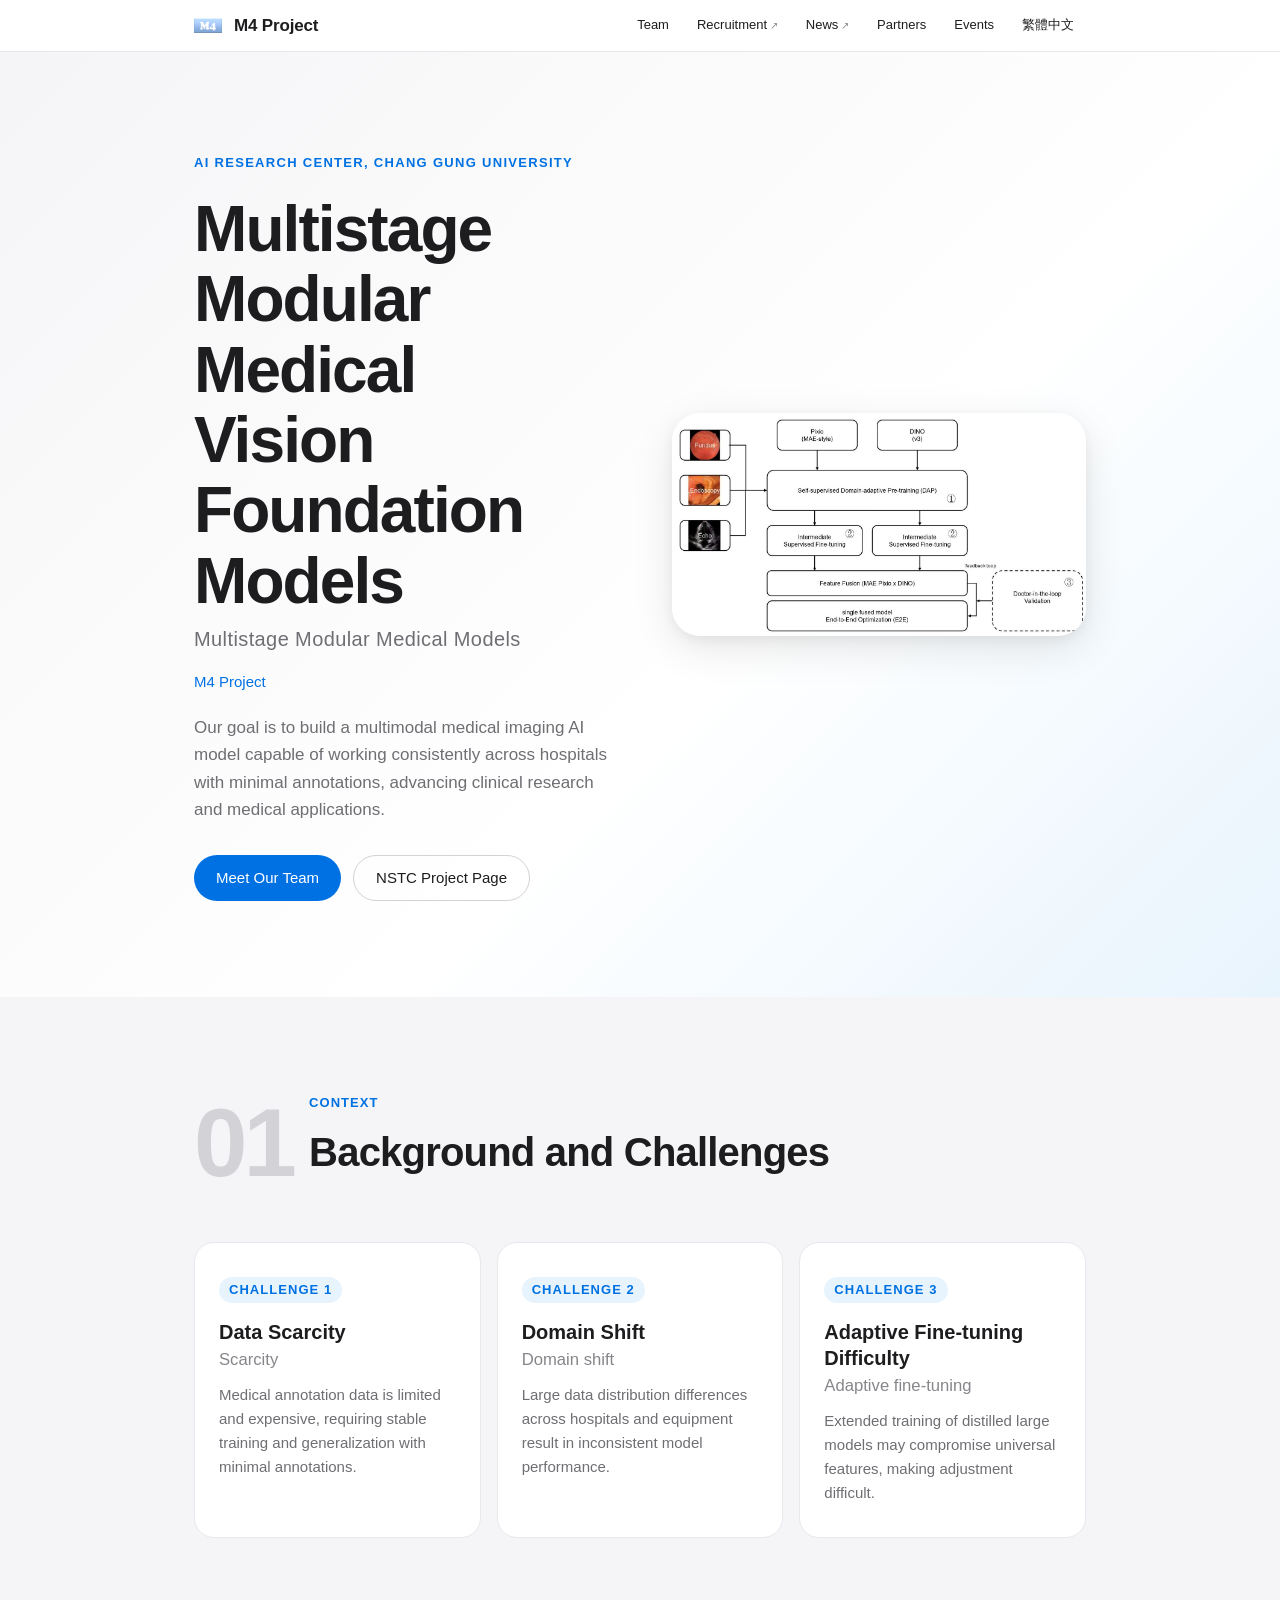
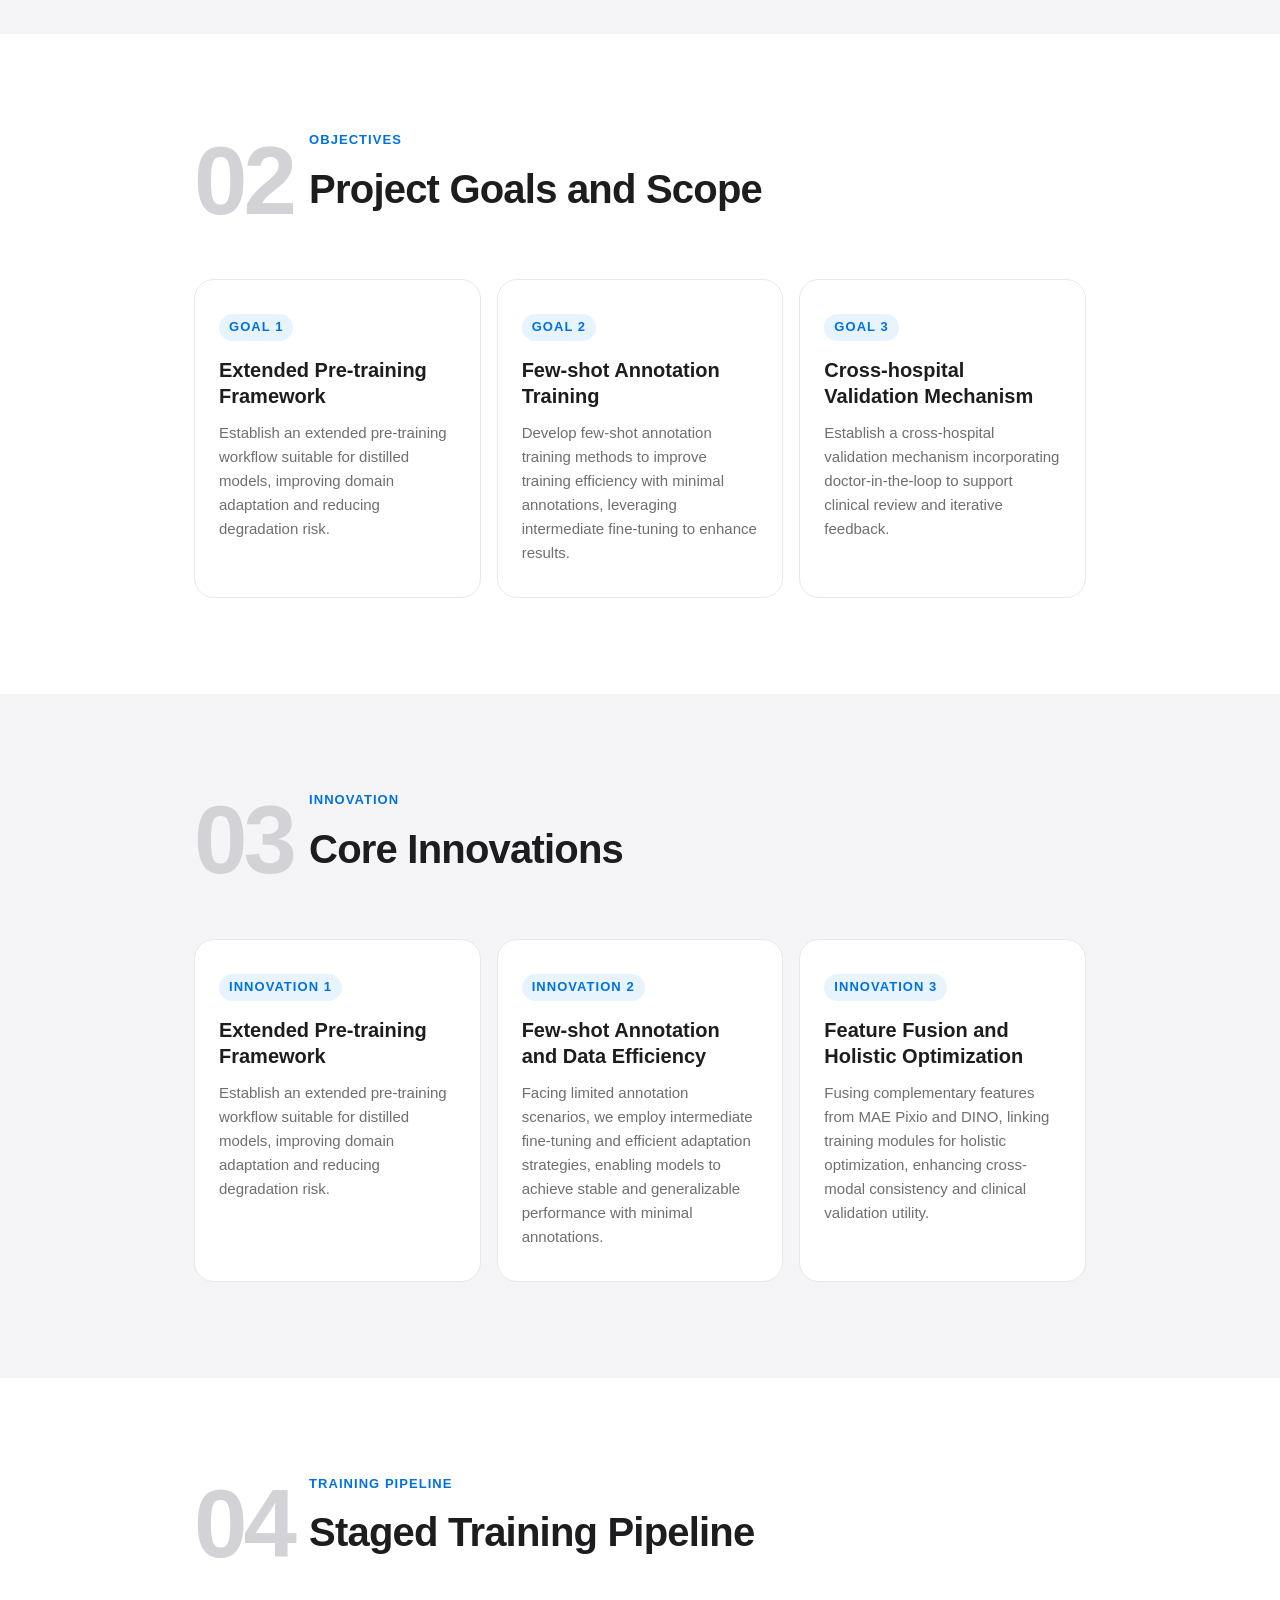
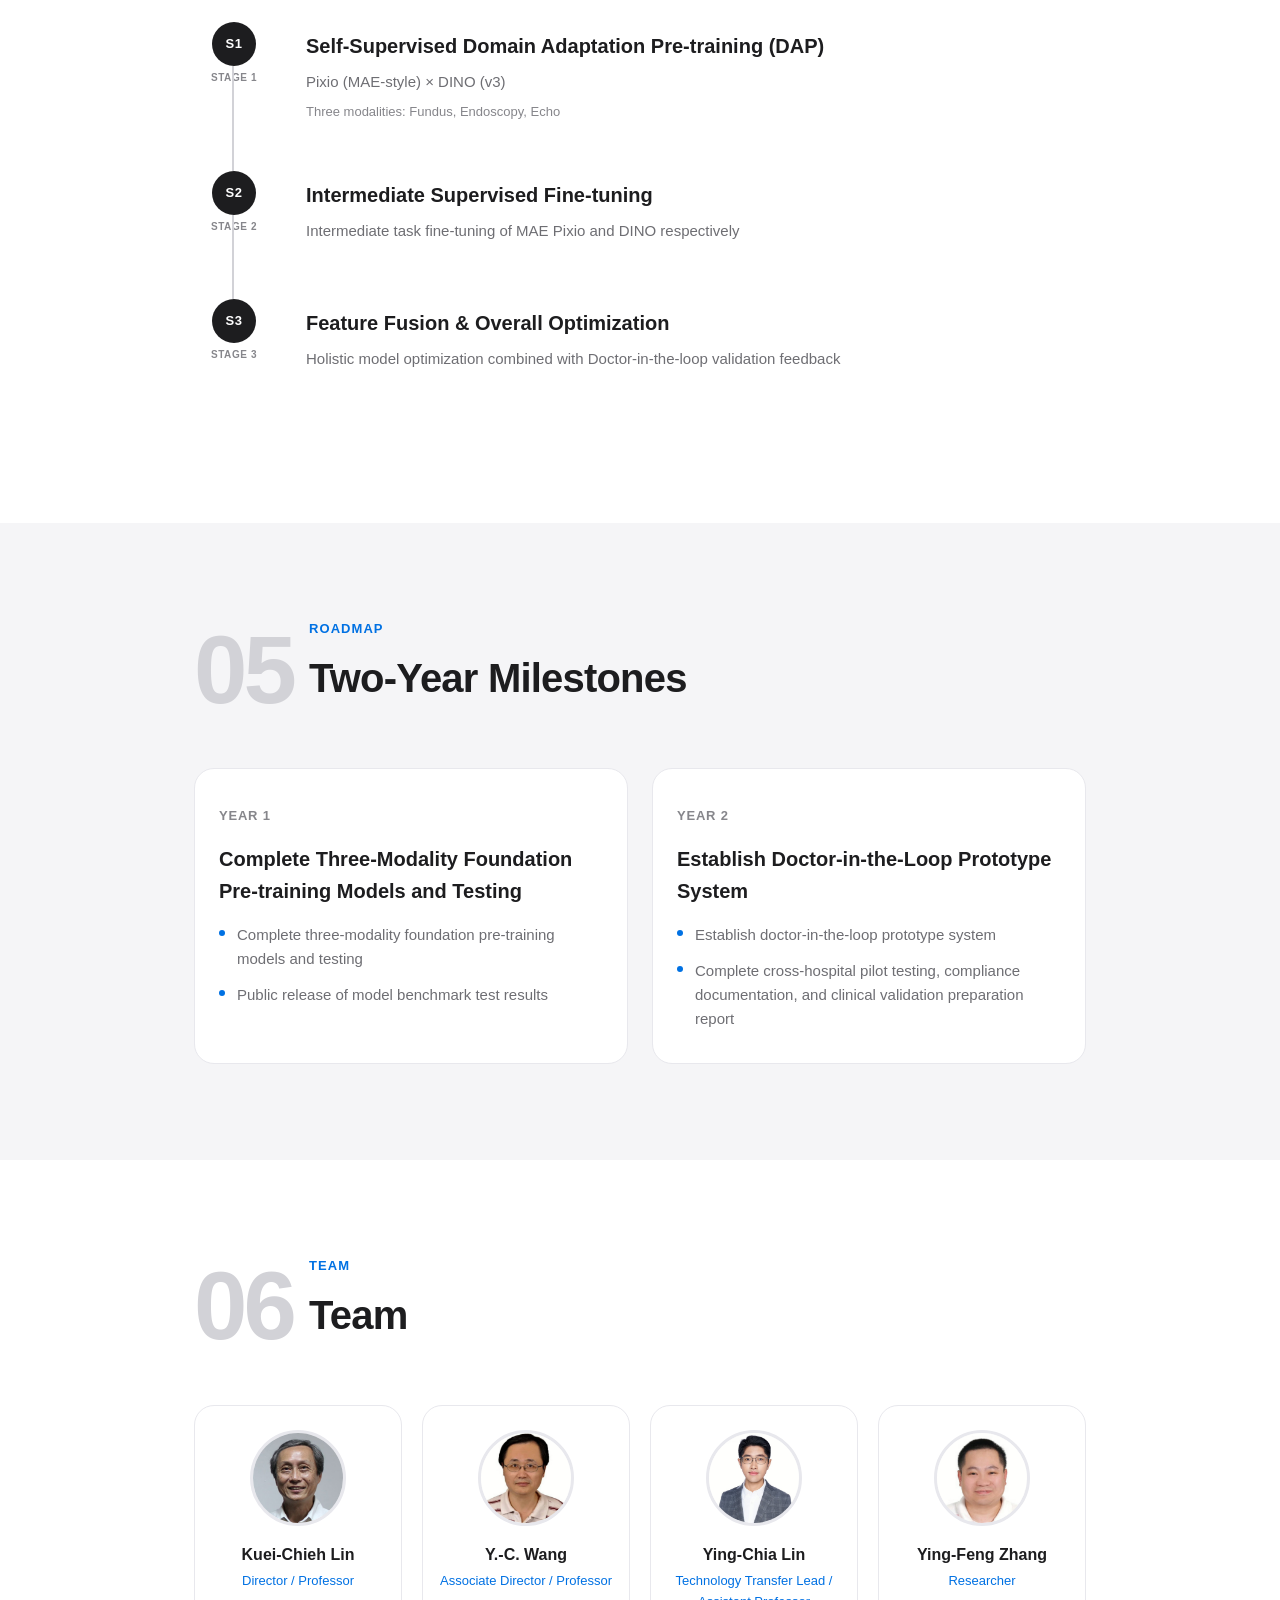
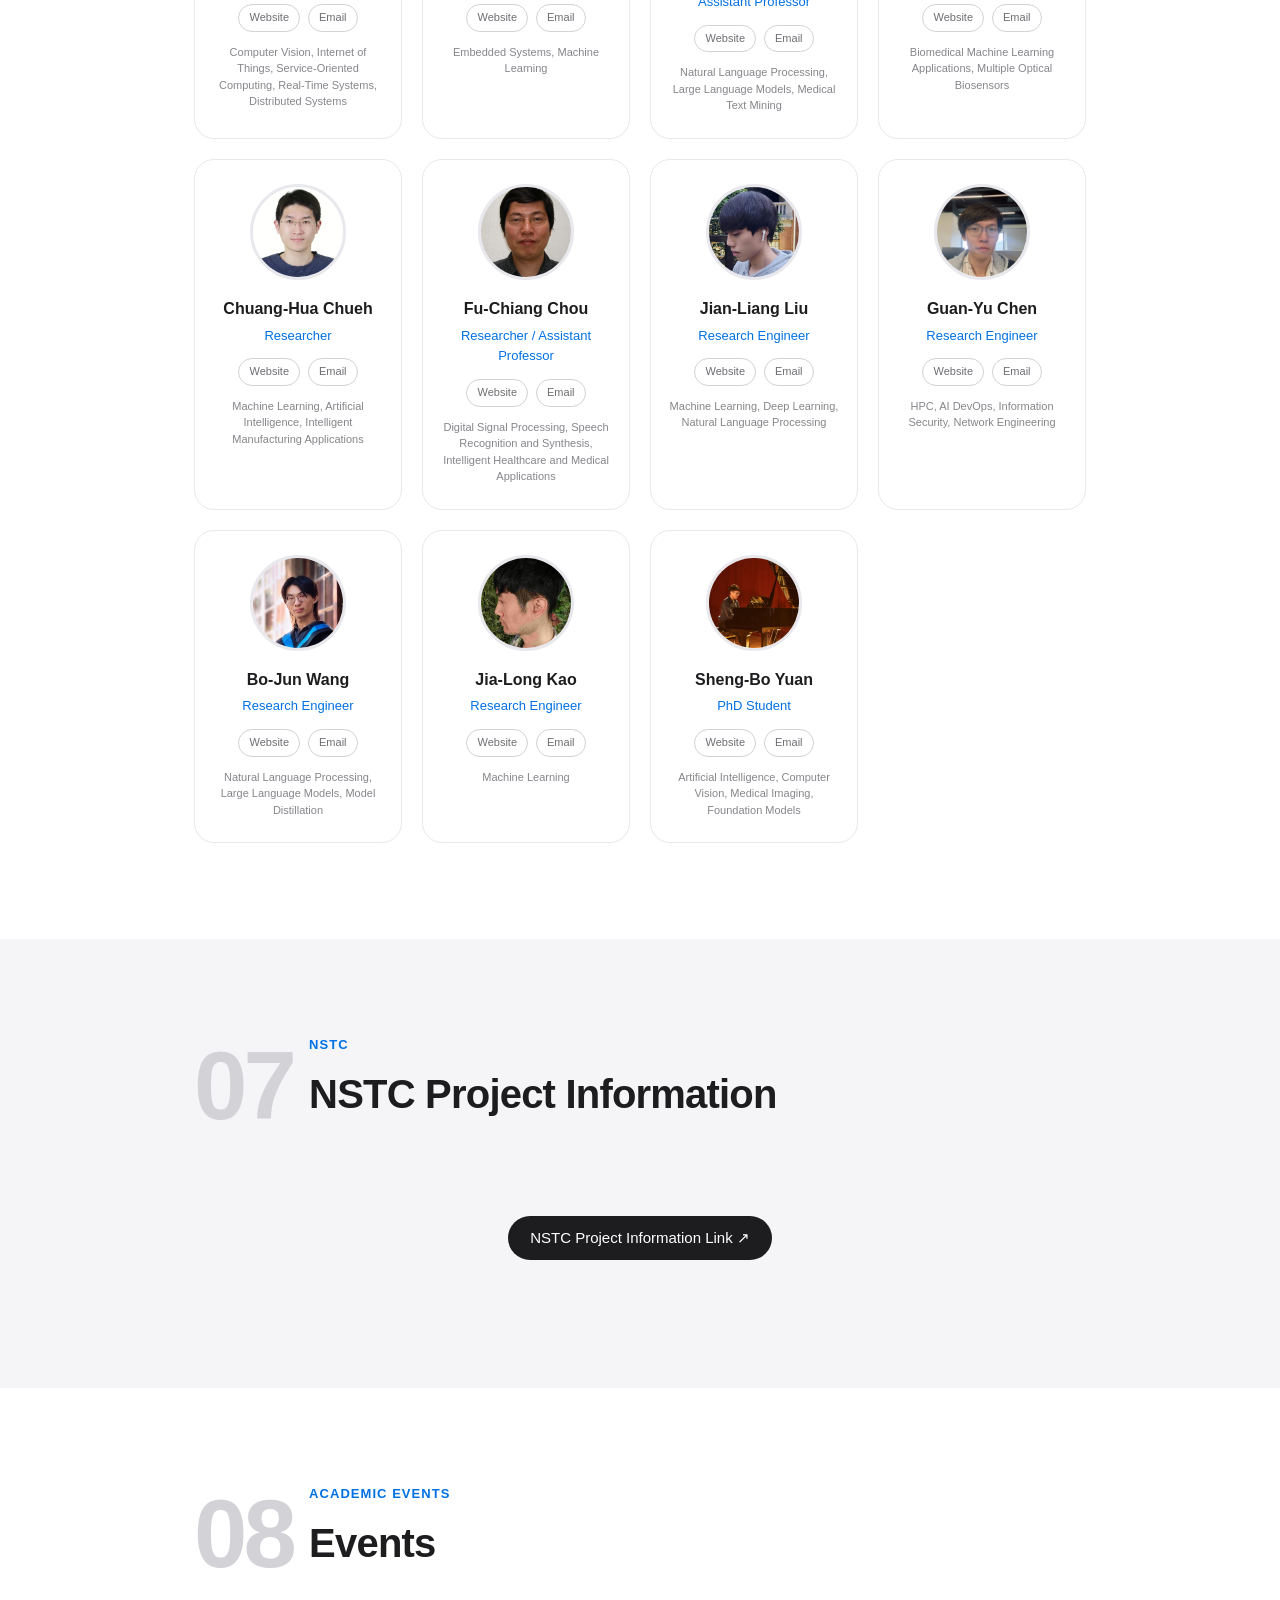
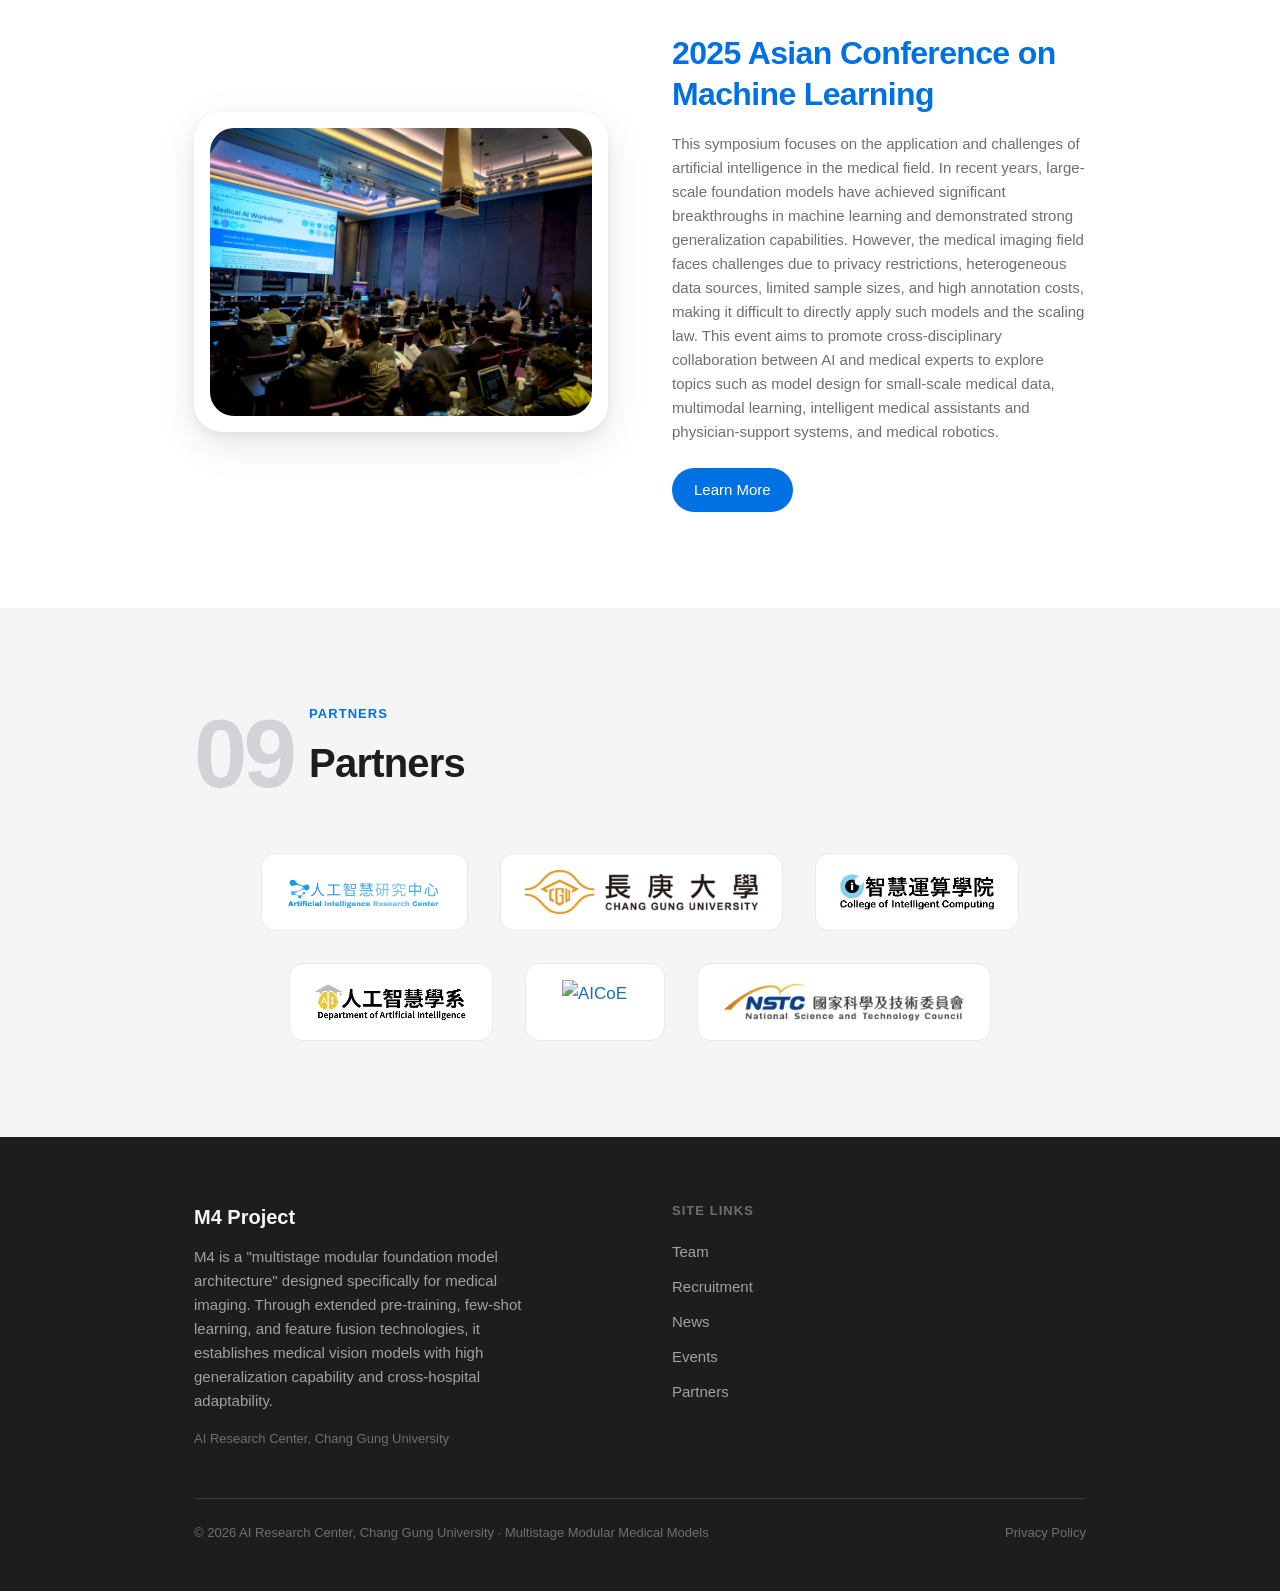
==== commit 58a2c0df: "Update HTML files and .gitignore for duplicate images" ====
--- a/index-en.html
+++ b/index-en.html
@@ -82,6 +82,9 @@
             </li>
             <li>
               <a class="site-nav__link" href="#academic-conference">Events</a>
+            </li>
+            <li>
+              <a class="site-nav__link" href="index.html">繁體中文</a>
             </li>
           </ul>
           <!-- <div class="site-nav__lang">
--- a/css/theme.css
+++ b/css/theme.css
@@ -383,7 +383,7 @@
   border-radius: var(--radius-xl);
   overflow: hidden;
   box-shadow: var(--shadow-lg);
-  aspect-ratio: 4/3;
+  width: 100%;
 }
 .hero__image img {
   width: 100%;
@@ -398,7 +398,7 @@
   }
   .hero__content { max-width: 100%; }
   .hero__description { margin-inline: auto; }
-  .hero__image { order: -1; aspect-ratio: 16/9; }
+  .hero__image { order: -1; }
 }
 
 /* ── 6. Card Grids ──────────────────────────────────────────── */
